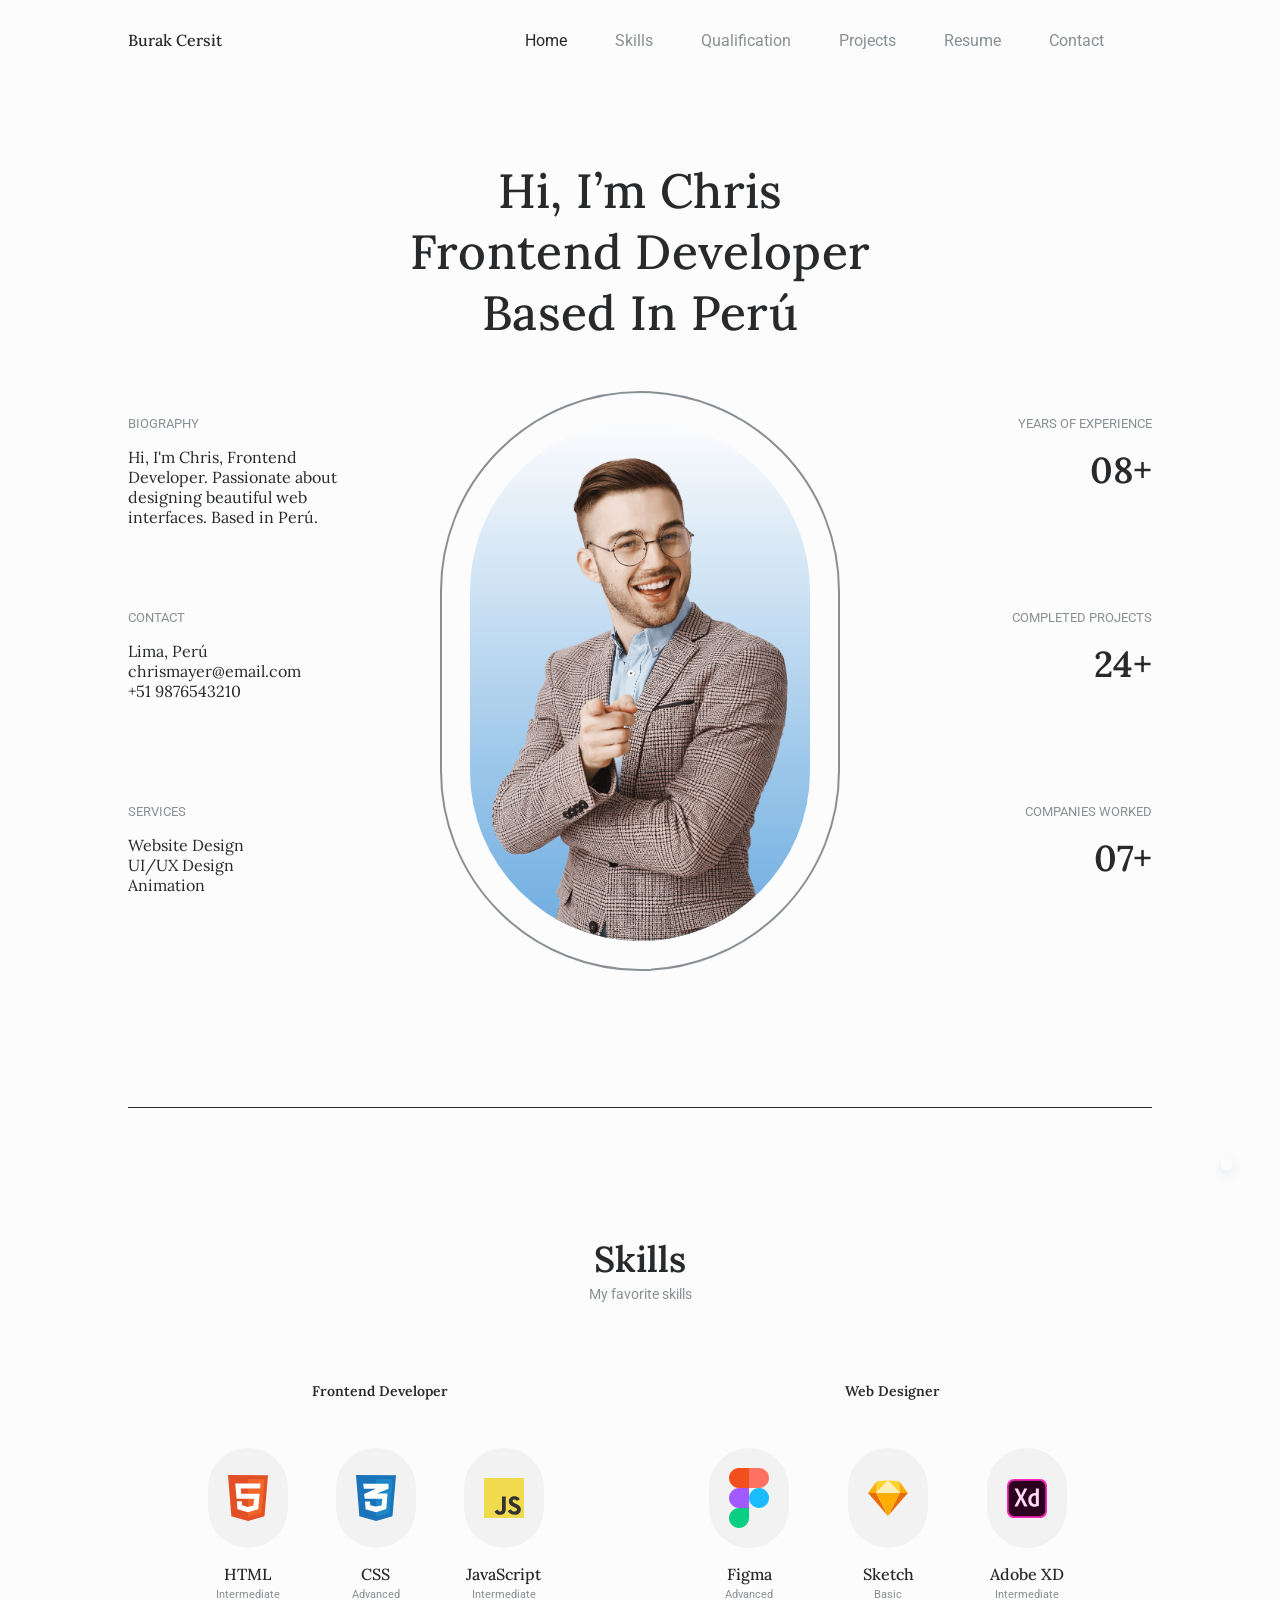
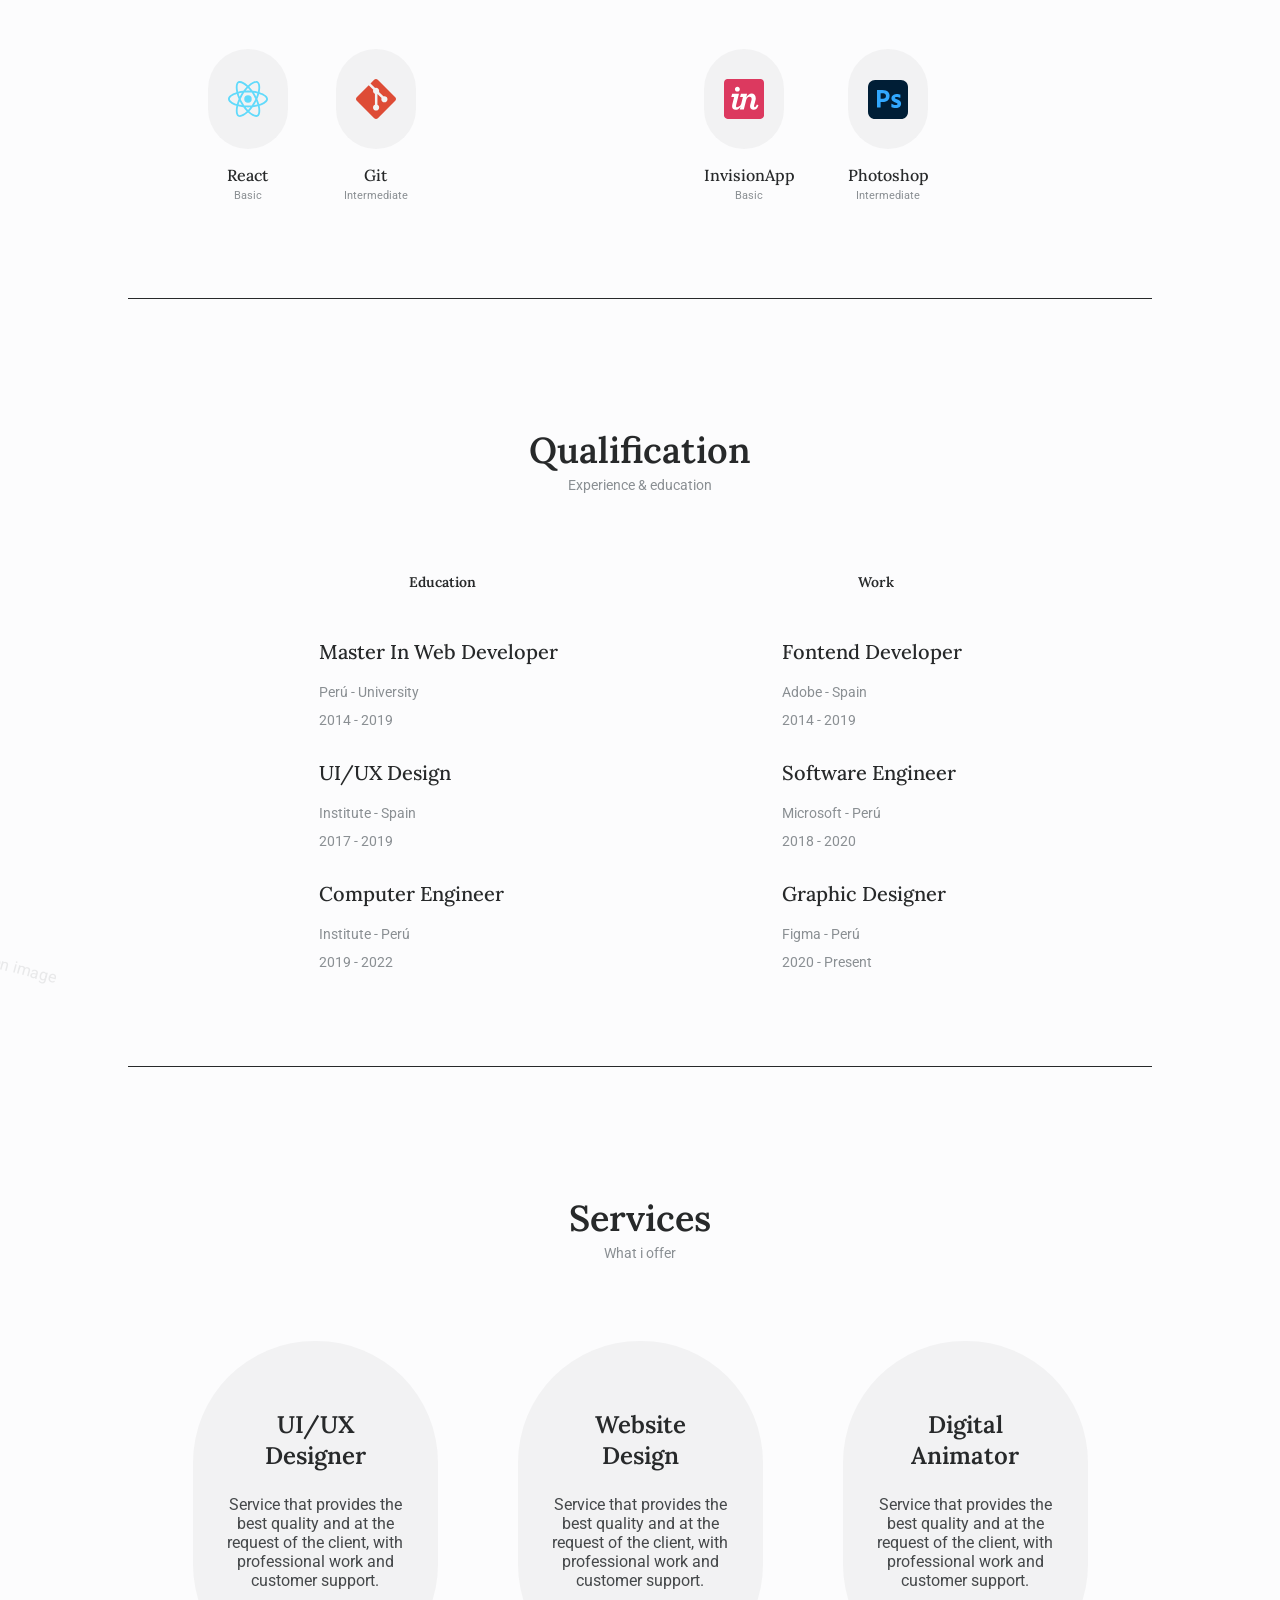
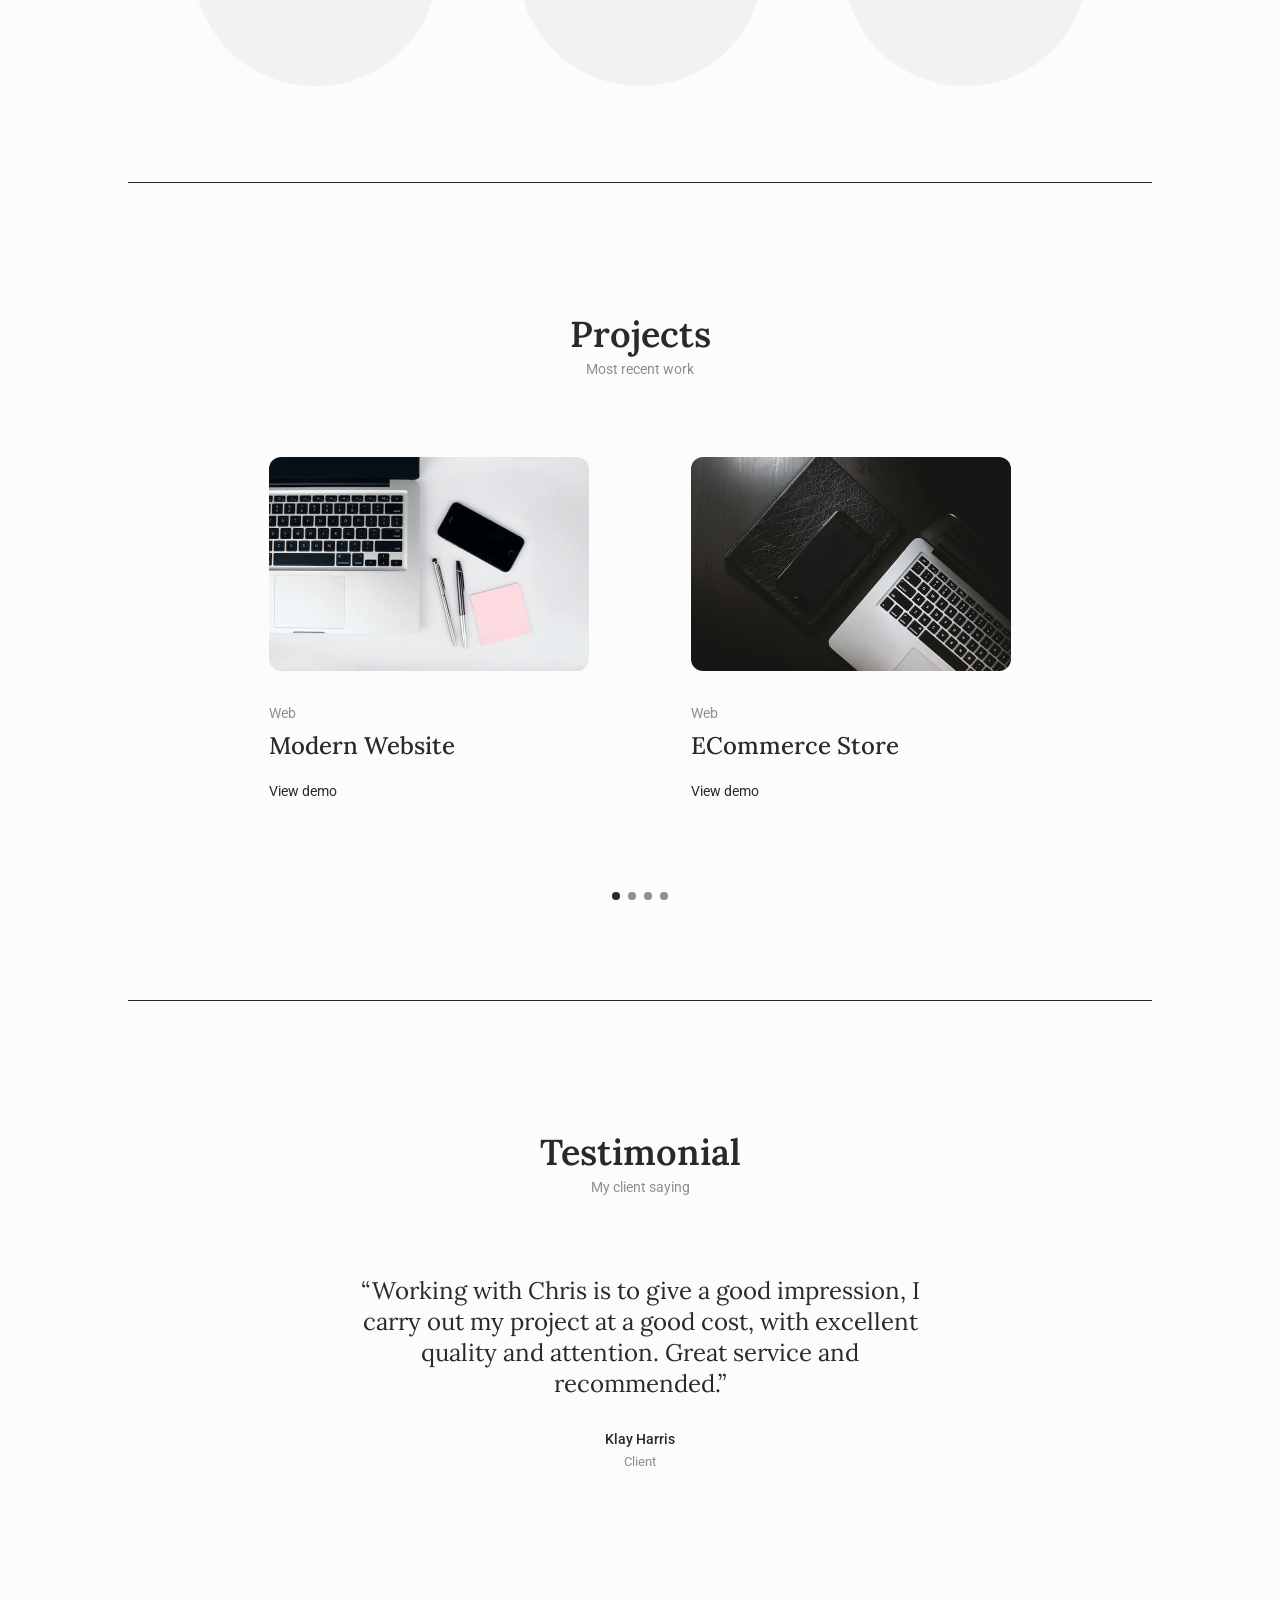
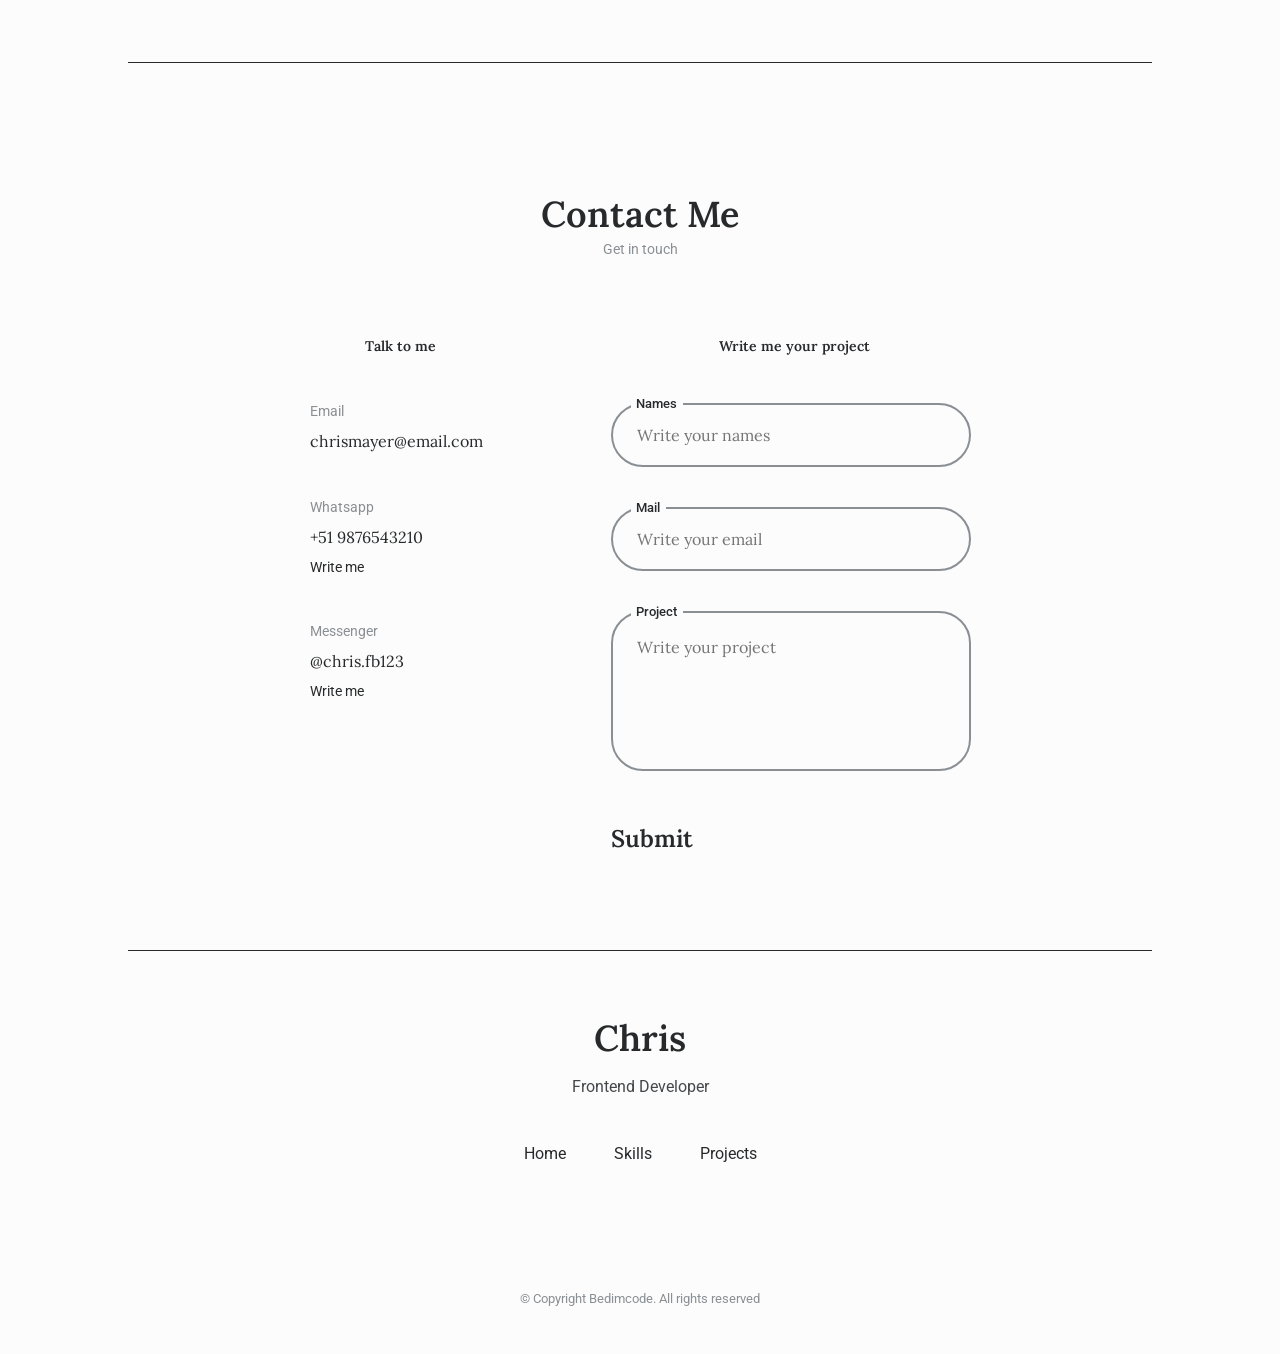
==== PROJECT - PROYECTO/responsive-portfolio-website-chris-complete/index.html @ 63b66534 "Starter Code added" ====
<!DOCTYPE html>
    <html lang="en">
    <head>
        <meta charset="UTF-8">
        <meta name="viewport" content="width=device-width, initial-scale=1.0">

        <!--=============== FAVICON ===============-->
        <link rel="shortcut icon" href="assets/img/favicon.png" type="image/x-icon">

        <!--=============== REMIXICONS ===============-->
        <link href="https://cdn.jsdelivr.net/npm/remixicon@2.5.0/fonts/remixicon.css" rel="stylesheet">
        
        <!--=============== SWIPER CSS ===============-->
        <link rel="stylesheet" href="assets/css/swiper-bundle.min.css">

        <!--=============== CSS ===============-->
        <link rel="stylesheet" href="assets/css/styles.css">

        <title>Responsive portfolio website Chris - Bedimcode</title>
    </head>
    <body>
        <!--==================== HEADER ====================-->
        <header class="header" id="header">
            <nav class="nav container">
                <a href="#" class="nav__logo">
                    Burak Cersit
                </a>

                <div class="nav__menu" id="nav-menu">
                    <ul class="nav__list grid">
                        <li class="nav__item">
                            <a href="#home" class="nav__link active-link">
                                <i class="ri-home-5-line"></i> Home
                            </a>
                        </li>

                        <li class="nav__item">
                            <a href="#skills" class="nav__link">
                                <i class="ri-trophy-line"></i> Skills
                            </a>
                        </li>

                        <li class="nav__item">
                            <a href="#qualification" class="nav__link">
                                <i class="ri-book-open-line"></i> Qualification
                            </a>
                        </li>

   

                        <li class="nav__item">
                            <a href="#projects" class="nav__link">
                                <i class="ri-image-line"></i> Projects
                            </a>
                        </li>

                        <li class="nav__item">
                            <a href="#services" class="nav__link">
                                <i class="ri-article-line"></i> Resume
                            </a>
                        </li>

                        <li class="nav__item">
                            <a href="#contact" class="nav__link">
                                <i class="ri-chat-3-line"></i> Contact
                            </a>
                        </li>
                    </ul>

                    <!-- Close button -->
                    <div class="nav__close" id="nav-close">
                        <i class="ri-close-line"></i>
                    </div>
                </div>

                <div class="nav__buttons">
                    <!-- Theme change button -->
                    <i class="ri-moon-line change-theme" id="theme-button"></i>

                    <!-- Toggle button -->
                    <div class="nav__toggle" id="nav-toggle">
                        <i class="ri-menu-4-line"></i>
                    </div>
                </div>
            </nav>
        </header>

        <!--==================== MAIN ====================-->
        <main class="main">
            <!--==================== HOME ====================-->
            <section class="home section" id="home">
                <div class="home__container container grid section__border">
                    <div class="home__data grid">
                        <h1 class="home__title">
                            Hi, I’m Chris <br>
                            Frontend Developer <br>
                            Based In Perú <br>
                        </h1>

                        <div class="home__blob grid">
                            <div class="home__perfil">
                                <img src="assets/img/perfil.png" alt="">
                            </div>

                            <img src="assets/img/shape-wawes.svg" alt="" class="home__shape-wawes">
                            <img src="assets/img/shape-circle.svg" alt="" class="home__shape-circle">
                        </div>

                        <ul class="home__social">
                            <a href="https://www.linkedin.com/" target="_blank" class="home__social-link">
                                <i class="ri-linkedin-box-line"></i>
                            </a>

                            <a href="https://github.com/" target="_blank" class="home__social-link">
                                <i class="ri-github-line"></i>
                            </a>

                            <a href="https://dribbble.com/" target="_blank" class="home__social-link">
                                <i class="ri-dribbble-line"></i>
                            </a>
                        </ul>
                    </div>

                    <!--==================== HOME INFO 1 ====================-->
                    <div class="home__info">
                        <div>
                            <h3 class="home__info-title">
                                BIOGRAPHY
                            </h3>
                            
                            <p class="home__info-description">
                                Hi, I'm Chris, Frontend Developer.
                                Passionate about designing beautiful web
                                interfaces. Based in Perú.
                            </p>
                        </div>

                        <div>
                            <h3 class="home__info-title">
                                CONTACT
                            </h3>

                            <p class="home__info-description">
                                Lima, Perú <br>
                                chrismayer@email.com <br>
                                +51 9876543210 <br>
                            </p>
                        </div>

                        <div>
                            <h3 class="home__info-title">
                                SERVICES
                            </h3>

                            <p class="home__info-description">
                                Website Design <br>
                                UI/UX Design <br>
                                Animation <br>
                            </p>
                        </div>
                    </div>

                    <!--==================== HOME INFO 2 ====================-->
                    <div class="home__info">
                        <div>
                            <h3 class="home__info-title">
                                YEARS OF EXPERIENCE
                            </h3>

                            <p class="home__info-number">
                                08+
                            </p>
                        </div>

                        <div>
                            <h3 class="home__info-title">
                                COMPLETED PROJECTS
                            </h3>

                            <p class="home__info-number">
                                24+
                            </p>
                        </div>

                        <div>
                            <h3 class="home__info-title">
                                COMPANIES WORKED
                            </h3>

                            <p class="home__info-number">
                                07+
                            </p>
                        </div>
                    </div>
                </div>
            </section>

            <!--==================== SKILLS ====================-->
            <section class="skills section" id="skills">
                <h2 class="section__title">Skills</h2>
                <span class="section__subtitle">My favorite skills</span>

                <div class="skills__container container grid section__border">
                    <!--==================== SKILLS 1 ====================-->
                    <div class="skills__content">
                        <h3 class="skills__title">
                            <i class="ri-braces-line"></i> Frontend Developer
                        </h3>

                        <div class="skills__info">
                            <div class="skills__data">
                                <div class="skills__blob">
                                    <img src="assets/img/html-1.svg" alt="skills image">
                                </div>

                                <h3 class="skills__name">HTML</h3>
                                <span class="skills__subtitle">Intermediate</span>
                            </div>

                            <div class="skills__data">
                                <div class="skills__blob">
                                    <img src="assets/img/css-3.svg" alt="skills image">
                                </div>

                                <h3 class="skills__name">CSS</h3>
                                <span class="skills__subtitle">Advanced</span>
                            </div>

                            <div class="skills__data">
                                <div class="skills__blob">
                                    <img src="assets/img/logo-javascript.svg" alt="skills image">
                                </div>

                                <h3 class="skills__name">JavaScript</h3>
                                <span class="skills__subtitle">Intermediate</span>
                            </div>

                            <div class="skills__data">
                                <div class="skills__blob">
                                    <img src="assets/img/react-2.svg" alt="skills image">
                                </div>

                                <h3 class="skills__name">React</h3>
                                <span class="skills__subtitle">Basic</span>
                            </div>

                            <div class="skills__data">
                                <div class="skills__blob">
                                    <img src="assets/img/git-icon.svg" alt="skills image">
                                </div>

                                <h3 class="skills__name">Git</h3>
                                <span class="skills__subtitle">Intermediate</span>
                            </div>
                        </div>
                    </div>

                    <!--==================== SKILLS 2 ====================-->
                    <div class="skills__content">
                        <h3 class="skills__title">
                            <i class="ri-pantone-line"></i> Web Designer
                        </h3>

                        <div class="skills__info">
                            <div class="skills__data">
                                <div class="skills__blob">
                                    <img src="assets/img/figma-1.svg" alt="skills image">
                                </div>

                                <h3 class="skills__name">Figma</h3>
                                <span class="skills__subtitle">Advanced</span>
                            </div>

                            <div class="skills__data">
                                <div class="skills__blob">
                                    <img src="assets/img/sketch-2.svg" alt="skills image">
                                </div>

                                <h3 class="skills__name">Sketch</h3>
                                <span class="skills__subtitle">Basic</span>
                            </div>

                            <div class="skills__data">
                                <div class="skills__blob">
                                    <img src="assets/img/adobe-xd-1.svg" alt="skills image">
                                </div>

                                <h3 class="skills__name">Adobe XD</h3>
                                <span class="skills__subtitle">Intermediate</span>
                            </div>

                            <div class="skills__data">
                                <div class="skills__blob">
                                    <img src="assets/img/invision.svg" alt="skills image">
                                </div>

                                <h3 class="skills__name">InvisionApp</h3>
                                <span class="skills__subtitle">Basic</span>
                            </div>

                            <div class="skills__data">
                                <div class="skills__blob">
                                    <img src="assets/img/adobe-photoshop-2.svg" alt="skills image">
                                </div>

                                <h3 class="skills__name">Photoshop</h3>
                                <span class="skills__subtitle">Intermediate</span>
                            </div>
                        </div>
                    </div>
                </div>
            </section>

            <!--==================== QUALIFICATION ====================-->
            <section class="qualification section" id="qualification">
                <h2 class="section__title">Qualification</h2>
                <span class="section__subtitle">Experience & education</span>

                <div class="qualification__container container grid section__border">
                    <!--==================== QUALIFICATION 1 ====================-->
                    <div class="qualification__content">
                        <h3 class="qualification__title">
                            <i class="ri-pencil-ruler-2-line"></i> Education
                        </h3>

                        <div class="qualification__info">
                            <div>
                                <h3 class="qualification__name">
                                    Master In Web Developer
                                </h3>
                                <span class="qualification__country">Perú - University</span>
                                <span class="qualification__year">2014 - 2019</span>
                            </div>

                            <div>
                                <h3 class="qualification__name">
                                    UI/UX Design
                                </h3>
                                <span class="qualification__country">Institute - Spain</span>
                                <span class="qualification__year">2017 - 2019</span>
                            </div>

                            <div>
                                <h3 class="qualification__name">
                                    Computer Engineer
                                </h3>
                                <span class="qualification__country">Institute - Perú</span>
                                <span class="qualification__year">2019 - 2022</span>
                            </div>
                        </div>
                    </div>

                    <!--==================== QUALIFICATION 2 ====================-->
                    <div class="qualification__content">
                        <h3 class="qualification__title">
                            <i class="ri-building-line"></i> Work
                        </h3>

                        <div class="qualification__info">
                            <div>
                                <h3 class="qualification__name">
                                    Fontend Developer
                                </h3>
                                <span class="qualification__country">Adobe - Spain</span>
                                <span class="qualification__year">2014 - 2019</span>
                            </div>

                            <div>
                                <h3 class="qualification__name">
                                    Software Engineer
                                </h3>
                                <span class="qualification__country">Microsoft - Perú</span>
                                <span class="qualification__year">2018 - 2020</span>
                            </div>

                            <div>
                                <h3 class="qualification__name">
                                    Graphic Designer
                                </h3>
                                <span class="qualification__country">Figma - Perú</span>
                                <span class="qualification__year">2020 - Present</span>
                            </div>
                        </div>
                    </div>
                </div>

                <img src="assets/img/shape-circle.svg" alt="qualification image" class="qualification__img">
            </section>

            <!--==================== SERVICES ====================-->
            <section class="services section" id="services">
                <h2 class="section__title">Services</h2>
                <span class="section__subtitle">What i offer</span>

                <div class="services__container container grid section__border">
                    <div class="services__card">
                        <i class="ri-layout-4-line"></i>

                        <h2 class="services__title">
                            UI/UX <br>
                            Designer
                        </h2>

                        <p class="services__description">
                            Service that provides the best quality and at 
                            the request of the client, with professional 
                            work and customer support.
                        </p>
                        <div class="services__border"></div>
                    </div>

                    <div class="services__card">
                        <i class="ri-code-line"></i>

                        <h2 class="services__title">
                            Website <br>
                            Design
                        </h2>

                        <p class="services__description">
                            Service that provides the best quality and at 
                            the request of the client, with professional 
                            work and customer support.
                        </p>
                        <div class="services__border"></div>
                    </div>

                    <div class="services__card">
                        <i class="ri-quill-pen-line"></i>

                        <h2 class="services__title">
                            Digital <br>
                            Animator
                        </h2>

                        <p class="services__description">
                            Service that provides the best quality and at 
                            the request of the client, with professional 
                            work and customer support.
                        </p>
                        <div class="services__border"></div>
                    </div>
                </div>
            </section>

            <!--==================== PROJECTS ====================-->
            <section class="projects section" id="projects">
                <h2 class="section__title">Projects</h2>
                <span class="section__subtitle">Most recent work</span>

                <div class="container section__border">
                    <div class="projects__container swiper">
                        <div class="swiper-wrapper">
                            <!--==================== PROJECT 1 ====================-->
                            <div class="projects__content swiper-slide">
                                <img src="assets/img/project1.jpg" alt="projects image" class="projects__img">
    
                                <div>
                                    <span class="projects__subtitle">Web</span>
                                    <h1 class="projects__title">Modern Website</h1>
                                    <a href="#" class="projects__button">
                                        View demo <i class="ri-arrow-right-line"></i>
                                    </a>
                                </div>
                            </div>
    
                            <!--==================== PROJECT 2 ====================-->
                            <div class="projects__content swiper-slide">
                                <img src="assets/img/project2.jpg" alt="projects image" class="projects__img">
    
                                <div>
                                    <span class="projects__subtitle">Web</span>
                                    <h1 class="projects__title">ECommerce Store</h1>
                                    <a href="#" class="projects__button">
                                        View demo <i class="ri-arrow-right-line"></i>
                                    </a>
                                </div>
                            </div>
    
                            <!--==================== PROJECT 3 ====================-->
                            <div class="projects__content swiper-slide">
                                <img src="assets/img/project3.jpg" alt="projects image" class="projects__img">
    
                                <div>
                                    <span class="projects__subtitle">Design</span>
                                    <h1 class="projects__title">Application Design</h1>
                                    <a href="#" class="projects__button">
                                        View demo <i class="ri-arrow-right-line"></i>
                                    </a>
                                </div>
                            </div>
    
                            <!--==================== PROJECT 4 ====================-->
                            <div class="projects__content swiper-slide">
                                <img src="assets/img/project4.jpg" alt="projects image" class="projects__img">
    
                                <div>
                                    <span class="projects__subtitle">Animation</span>
                                    <h1 class="projects__title">Animation Prototypes</h1>
                                    <a href="#" class="projects__button">
                                        View demo <i class="ri-arrow-right-line"></i>
                                    </a>
                                </div>
                            </div>
                        </div>
    
                        <!-- Swiper arrows -->
                        <div class="swiper-button-next">
                            <i class="ri-arrow-right-s-line"></i>
                        </div>
    
                        <div class="swiper-button-prev">
                            <i class="ri-arrow-left-s-line"></i>
                        </div>
    
                        <!-- Swiper pagination -->
                        <div class="swiper-pagination"></div>
                    </div>
                </div>
            </section>

            <!--==================== TESTIMONIAL ====================-->
            <section class="testimonial section">
                <h2 class="section__title">Testimonial</h2>
                <span class="section__subtitle">My client saying</span>

                <div class="container section__border">
                    <div class="testimonial__container swiper">
                        <div class="swiper-wrapper">
                            <!--==================== TESTIMONIAL 1 ====================-->
                            <div class="testimonial__content swiper-slide">
                                <p class="testimonial__description">
                                    “Working with Chris is to give a good 
                                    impression, I carry out my project at a good 
                                    cost, with excellent quality and attention. 
                                    Great service and recommended.”
                                </p>
    
                                <div>
                                    <h3 class="testimonial__name">Klay Harris</h3>
                                    <span class="testimonial__subtitle">Client</span>
                                </div>
                            </div>
    
                            <!--==================== TESTIMONIAL 2 ====================-->
                            <div class="testimonial__content swiper-slide">
                                <p class="testimonial__description">
                                    “Working with Chris is to give a good 
                                    impression, I carry out my project at a good 
                                    cost, with excellent quality and attention. 
                                    Great service and recommended.”
                                </p>
    
                                <div>
                                    <h3 class="testimonial__name">Mary Lens</h3>
                                    <span class="testimonial__subtitle">Client</span>
                                </div>
                            </div>
    
                            <!--==================== TESTIMONIAL 3 ====================-->
                            <div class="testimonial__content swiper-slide">
                                <p class="testimonial__description">
                                    “Working with Chris is to give a good 
                                    impression, I carry out my project at a good 
                                    cost, with excellent quality and attention. 
                                    Great service and recommended.”
                                </p>
    
                                <div>
                                    <h3 class="testimonial__name">Anna Chel</h3>
                                    <span class="testimonial__subtitle">Client</span>
                                </div>
                            </div>
                        </div>
    
                        <!-- Swiper arrows -->
                        <div class="swiper-button-next">
                            <i class="ri-arrow-right-s-line"></i>
                        </div>
    
                        <div class="swiper-button-prev">
                            <i class="ri-arrow-left-s-line"></i>
                        </div>
                    </div>
                </div>

                <img src="assets/img/shape-wawes.svg" alt="" class="testimonial__img">
            </section>

            <!--==================== CONTACT ====================-->
            <section class="contact section" id="contact">
                <h2 class="section__title">Contact Me</h2>
                <span class="section__subtitle">Get in touch</span>

                <div class="contact__container container grid section__border">
                    <div class="contact__content">
                        <h3 class="contact__title">
                            <i class="ri-chat-3-line"></i> Talk to me
                        </h3>

                        <div class="contact__info">
                            <div class="contact__data">
                                <span class="contact__data-title">Email</span>
                                <span class="contact__data-info">chrismayer@email.com</span>
                            </div>

                            <div class="contact__data">
                                <span class="contact__data-title">Whatsapp</span>
                                <span class="contact__data-info">+51 9876543210</span>
                                <!-- Insert a real number plus country code -->
                                <a href="https://api.whatsapp.com/send?phone=519876543210&text=Hello, more information!" target="_blank" class="contact__button">
                                    Write me <i class="ri-arrow-right-line"></i>
                                </a>
                            </div>

                            <div class="contact__data">
                                <span class="contact__data-title">Messenger</span>
                                <span class="contact__data-info">@chris.fb123</span>
                                <!-- Insert your brand name or profile -->
                                <a href="https://m.me/bedimcode" target="_blank" class="contact__button">
                                    Write me <i class="ri-arrow-right-line"></i>
                                </a>
                            </div>
                        </div>
                    </div>
                    
                    <div class="contact__content">
                        <h3 class="contact__title">
                            <i class="ri-send-plane-line"></i> Write me your project
                        </h3>

                        <form action="" class="contact__form" id="contact-form">
                            <div class="contact__form-div">
                                <label class="contact__form-tag">Names</label>
                                <input type="text" name="user_name" required placeholder="Write your names" class="contact__form-input" id="contact-name">
                            </div>

                            <div class="contact__form-div">
                                <label class="contact__form-tag">Mail</label>
                                <input type="email" name="user_email" required placeholder="Write your email" class="contact__form-input" id="contact-email">
                            </div>

                            <div class="contact__form-div contact__form-area">
                                <label class="contact__form-tag">Project</label>
                                <textarea name="user_project" placeholder="Write your project" class="contact__form-input" id="contact-project"></textarea>
                            </div>

                            <p class="contact__message" id="contact-message"></p>

                            <button type="submit" class="contact__button">
                                Submit <i class="ri-arrow-right-up-line"></i>
                            </button>
                        </form>
                    </div>
                </div>
            </section>
        </main>

        <!--==================== FOOTER ====================-->
        <footer class="footer">
            <div class="footer__container container">
                <h1 class="footer__title">Chris</h1>
                <p>Frontend Developer</p>

                <ul class="footer__list">
                    <li>
                        <a href="#home" class="footer__link">Home</a>
                    </li>
                    <li>
                        <a href="#skills" class="footer__link">Skills</a>
                    </li>
                    <li>
                        <a href="#projects" class="footer__link">Projects</a>
                    </li>
                </ul>

                <ul class="footer__social">
                    <a href="https://www.linkedin.com/" target="_blank" class="footer__social-link">
                        <i class="ri-linkedin-box-line"></i>
                    </a>

                    <a href="https://github.com/" target="_blank" class="footer__social-link">
                        <i class="ri-github-line"></i>
                    </a>

                    <a href="https://dribbble.com/" target="_blank" class="footer__social-link">
                        <i class="ri-dribbble-line"></i>
                    </a>
                </ul>

                <span class="footer__copy">
                    &#169; Copyright Bedimcode. All rights reserved
                </span>
            </div>
        </footer>


        <!--========== SCROLL UP ==========-->
        <a href="#" class="scrollup" id="scroll-up"> 
            <i class="ri-arrow-up-line"></i>
        </a>

        <!--=============== SCROLLREVEAL ===============-->
        <script src="assets/js/scrollreveal.min.js"></script>

        <!--=============== SWIPER JS ===============-->
        <script src="assets/js/swiper-bundle.min.js"></script>
        
        <!--=============== EMAIL JS ===============-->
        <script type="text/javascript" src="https://cdn.jsdelivr.net/npm/@emailjs/browser@3/dist/email.min.js"></script>

        <!--=============== MAIN JS ===============-->
        <script src="assets/js/main.js"></script>
    </body>
</html>
---- PROJECT - PROYECTO/responsive-portfolio-website-chris-complete/assets/css/styles.css ----
/*=============== GOOGLE FONTS ===============*/
@import url("https://fonts.googleapis.com/css2?family=Lora:wght@400;500;600&family=Roboto:wght@400;500&display=swap");

/*=============== VARIABLES CSS ===============*/
:root {
  --header-height: 3.5rem;

  /*========== Colors ==========*/
  /*Color mode HSL(hue, saturation, lightness)*/
  --first-color: hsl(207, 65%, 65%);
  --title-color: hsl(207, 4%, 16%);
  --text-color: hsl(207, 4%, 28%);
  --text-color-light: hsl(207, 4%, 56%);
  --body-color: hsl(207, 4%, 99%);
  --container-color: hsl(207, 4%, 95%);

  /* Change the first number */
  /* Blue: 207 - Purple: 250 - Pink: 356 - Teal: 174 */
  --gradient-color: linear-gradient(180deg,
                      hsla(207, 48%, 72%, 0),
                      hsla(207, 65%, 65%, 1));

  /*========== Font and typography ==========*/
  /*.5rem = 8px | 1rem = 16px ...*/
  --body-font: 'Roboto', sans-serif;
  --title-font: 'Lora', serif;
  --biggest-font-size: 1.5rem;
  --h1-font-size: 1.5rem;
  --h2-font-size: 1.25rem;
  --h3-font-size: 1rem;
  --normal-font-size: .938rem;
  --small-font-size: .813rem;
  --smaller-font-size: .75rem;
  --tiny-font-size: .625rem;

  /*========== Font weight ==========*/
  --font-medium: 500;
  --font-semi-bold: 600;

  /*========== z index ==========*/
  --z-normal: 1;
  --z-tooltip: 10;
  --z-fixed: 100;
}

/* Responsive typography */
@media screen and (min-width: 1024px) {
  :root {
    --biggest-font-size: 3rem;
    --h1-font-size: 2.25rem;
    --h2-font-size: 1.5rem;
    --h3-font-size: 1.25rem;
    --normal-font-size: 1rem;
    --small-font-size: .875rem;
    --smaller-font-size: .813rem;
    --tiny-font-size: .688rem;
  }
}

/*=============== BASE ===============*/
* {
  box-sizing: border-box;
  padding: 0;
  margin: 0;
}

html {
  scroll-behavior: smooth;
}

body {
  font-family: var(--body-font);
  font-size: var(--normal-font-size);
  background-color: var(--body-color);
  color: var(--text-color);
  transition: background .4s; /* for dark mode animation */
}

h1, h2, h3 {
  color: var(--title-color);
  font-family: var(--title-font);
  font-weight: var(--font-medium);
}

ul {
  list-style: none;
}

a {
  text-decoration: none;
}

img {
  max-width: 100%;
  height: auto;
}

/*=============== THEME ===============*/
.nav__buttons {
  display: flex;
  align-items: center;
  column-gap: 1.5rem;
}

.change-theme {
  font-size: 1.25rem;
  color: var(--title-color);
  cursor: pointer;
  transition: color .3s;
}

/*========== Variables Dark theme ==========*/
body.dark-theme {
  --title-color: hsl(207, 4%, 95%);
  --text-color: hsl(207, 4%, 65%);
  --body-color: hsl(207, 4%, 10%);
  --container-color: hsl(207, 4%, 12%);
}

/*========== 
    Color changes in some parts of 
    the website, in light theme
==========*/
.dark-theme .nav,
.dark-theme .nav__menu,
.dark-theme .scrollup {
  background-color: var(--container-color);
  box-shadow: 0 4px 20px hsla(207, 24%, 8%, .4);
}

.dark-theme .home__shape-wawes,
.dark-theme .home__shape-circle,
.dark-theme .qualification__img,
.dark-theme .testimonial__img {
  filter: invert(1);
}

.dark-theme .home__social-link {
  color: var(--title-color);
}

.dark-theme .section__border {
  border-bottom: 1px solid hsl(207, 4%, 32%);
}

.dark-theme::-webkit-scrollbar {
  background-color: hsl(207, 4%, 15%);
}

.dark-theme::-webkit-scrollbar-thumb {
  background-color: hsl(207, 4%, 25%);
}

.dark-theme::-webkit-scrollbar-thumb:hover {
  background-color: hsl(207, 4%, 35%);
}

/*=============== REUSABLE CSS CLASSES ===============*/
.container {
  max-width: 1024px;
  margin-inline: 1.5rem;
}

.grid {
  display: grid;
  gap: 1.5rem;
}

.section {
  padding-block: 2.5rem;
}

.section__border {
  border-bottom: 1px solid var(--title-color);
  padding-bottom: 3.5rem;
}

.section__title, 
.section__subtitle {
  text-align: center;
}

.section__title {
  font-size: var(--h1-font-size);
  font-weight: var(--font-semi-bold);
  margin-bottom: .25rem;
}

.section__subtitle {
  display: block;
  font-size: var(--small-font-size);
  color: var(--text-color-light);
  margin-bottom: 3rem;
}

.main {
  overflow: hidden; /* For animation */
}

/*=============== HEADER & NAV ===============*/
.header {
  width: 100%;
  position: fixed;
  bottom: 2rem;
  left: 0;
  z-index: var(--z-fixed);
}

.nav {
  height: calc(var(--header-height) + .5rem);
  display: flex;
  justify-content: space-between;
  align-items: center;
  background-color: var(--body-color);
  box-shadow: 0 4px 20px hsla(207, 24%, 35%, .1);
  padding-inline: 1.5rem;
  border-radius: 3rem;
  transition: .4s; /* for dark mode animation */
}

.nav__logo, 
.nav__toggle, 
.nav__close {
  color: var(--title-color);
}

.nav__logo {
  font-family: var(--title-font);
  font-weight: var(--font-medium);
}

.nav__toggle {
  display: flex;
  font-size: 1.25rem;
  cursor: pointer;
}

@media screen and (max-width: 1023px) {
  .nav__menu {
    position: fixed;
    width: 88%;
    left: 0;
    right: 0;
    bottom: -60%;
    margin: 0 auto;
    background-color: var(--body-color);
    box-shadow: 0 4px 20px hsla(207, 24%, 35%, .1);
    padding: 2rem 1.5rem 5rem;
    border-radius: 2rem;
    transition: bottom .3s;
  }
}

.nav__list {
  grid-template-columns: repeat(3, max-content);
  justify-content: center;
  gap: 2rem 3rem;
}

.nav__link {
  display: flex;
  flex-direction: column;
  align-items: center;
  row-gap: .25rem;
  font-size: var(--smaller-font-size);
  color: var(--text-color-light);
  transition: color .3s;
}

.nav__link:hover {
  color: var(--title-color);
}

.nav__link i {
  font-size: 1.25rem;
}

.nav__close {
  position: absolute;
  right: 1.5rem;
  bottom: .7rem;
  font-size: 1.5rem;
  cursor: pointer;
}

/* Show menu */
.show-menu {
  bottom: 2rem;
}

/* Active link */
.active-link {
  color: var(--title-color);
}

/*=============== HOME ===============*/
.home__container {
  row-gap: 4rem;
  padding-top: 2rem;
}

.home__data {
  row-gap: 1.5rem;
}

.home__title {
  text-align: center;
  font-size: var(--biggest-font-size);
  letter-spacing: .3px;
  margin-bottom: .5rem;
}

.home__blob {
  position: relative;
  width: 200px;
  height: 290px;
  background-color: var(--body-color);
  border: 2px solid var(--text-color-light);
  justify-self: center;
  border-radius: 6.25rem;
  place-items: center;
  transition: background .4s; /* for dark mode animation */
}

.home__perfil {
  width: 170px;
  height: 260px;
  background: var(--gradient-color);
  border-radius: 5.5rem;
  overflow: hidden;
  display: flex;
  justify-content: center;
  align-items: flex-end;
}

.home__perfil img {
  width: 150px;
}

.home__shape-wawes, 
.home__shape-circle {
  position: absolute;
  opacity: .1;
}

.home__shape-wawes {
  width: 50px;
  left: -1.5rem;
  top: 5rem;
}

.home__shape-circle {
  width: 150px;
  bottom: -2rem;
  right: -3rem;
  transform: rotate(15deg);
  z-index: -1;
}

.home__social {
  justify-self: center;
  display: flex;
  column-gap: 1.25rem;
}

.home__social-link {
  font-size: 1.25rem;
  color: var(--text-color-light);
  transition: color .3s;
}

.home__social-link:hover {
  color: var(--title-color);
}

.home__info {
  display: grid;
  row-gap: 2rem;
}

.home__info-title {
  font-family: var(--body-font);
  font-size: var(--smaller-font-size);
  font-weight: 400;
  color: var(--text-color-light);
  margin-bottom: 1rem;
}

.home__info-description, 
.home__info-number {
  font-family: var(--title-font);
  color: var(--title-color);
}

.home__info-description {
  padding-right: 4rem;
}

.home__info-number {
  font-size: var(--h1-font-size);
  font-weight: var(--font-semi-bold);
}

/*=============== SKILLS ===============*/
.skills__container {
  row-gap: 3.5rem;
}

.skills__title {
  display: flex;
  justify-content: center;
  align-items: center;
  column-gap: .5rem;
  font-size: var(--small-font-size);
  font-weight: var(--font-semi-bold);
  margin-bottom: 2.5rem;
}

.skills__title i {
  font-size: 1rem;
  font-weight: initial;
}

.skills__info, 
.skills__data, 
.skills__blob {
  display: grid;
}

.skills__info {
  grid-template-columns: repeat(3, 1fr);
  gap: 2.5rem 2rem;
}

.skills__data {
  justify-content: center;
  text-align: center;
}

.skills__blob {
  width: 80px;
  height: 100px;
  background-color: var(--container-color);
  border-radius: 3rem;
  place-items: center;
  margin-bottom: 1rem;
  transition: background .4s; /* for dark mode animation */
}

.skills__blob img {
  width: 40px;
}

.skills__name {
  font-size: var(--small-font-size);
  margin-bottom: .25rem;
}

.skills__subtitle {
  font-size: var(--tiny-font-size);
  color: var(--text-color-light);
}

/* Animation skills */
.skills__blob:hover img {
  animation: bounce-skills .6s;
}

@keyframes bounce-skills {
  0% {
    transform: translate(0);
  }
  20% {
    transform: translateY(-6px);
  }
  40% {
    transform: translate(0);
  }
  60% {
    transform: translateY(-3px);
  }
  80% {
    transform: translate(0);
  }
}

/*=============== QUALIFICATION ===============*/
.qualification {
  position: relative;
}

.qualification__container {
  row-gap: 3.5rem;
}

.qualification__title {
  display: flex;
  justify-content: center;
  align-items: center;
  column-gap: .5rem;
  font-size: var(--small-font-size);
  font-weight: var(--font-semi-bold);
  margin-bottom: 2rem;
}

.qualification__title i {
  font-size: 1rem;
  font-weight: initial;
}

.qualification__info {
  display: grid;
  row-gap: 2rem;
}

.qualification__name {
  font-size: var(--normal-font-size);
  margin-bottom: 1.25rem;
}

.qualification__country, 
.qualification__year {
  display: block;
  font-size: var(--small-font-size);
  color: var(--text-color-light);
}

.qualification__country {
  margin-bottom: .75rem;
}

.qualification__img {
  width: 150px;
  position: absolute;
  right: -3rem;
  bottom: 12rem;
  transform: rotate(15deg);
  opacity: .1;
}

/*=============== SERVICES ===============*/
.services__container {
  row-gap: 2.5rem;
  justify-content: center;
}

.services__card {
  position: relative;
  width: 228px;
  height: 322px;
  background-color: var(--container-color);
  text-align: center;
  padding: 3.5rem 1rem;
  border-radius: 7.25rem;
  transition: background .4s; /* For dark mode animation */
}

.services__card i {
  display: block;
  font-size: 2rem;
  color: var(--title-color);
  margin-bottom: .75rem;
  transition: transform .8s;
}

.services__title {
  font-size: var(--h2-font-size);
  font-weight: var(--font-semi-bold);
  margin-bottom: 1.5rem;
}

.services__border {
  width: 248px;
  height: 342px;
  border: 1.8px solid var(--text-color-light);
  border-radius: 7.75rem;
  position: absolute;
  inset: 0;
  left: -10px;
  margin: auto;
  z-index: -1;
  transition: opacity .6s;
  opacity: 0;
}

.services__card:hover i {
  transform: rotateY(360deg);
}

.services__card:hover .services__border {
  opacity: 1;
}

/*=============== PROJECTS ===============*/
.projects__container {
  overflow: initial;
}

.projects__content {
  display: grid;
  justify-content: center;
}

.projects__img {
  width: 250px;
  border-radius: .75rem;
  margin-bottom: 1.25rem;
}

.projects__subtitle {
  font-size: var(--small-font-size);
  color: var(--text-color-light);
}

.projects__title {
  font-size: var(--h2-font-size);
  margin-bottom: 1.25rem;
  margin: .5rem 0 1.25rem;
}

.projects__button {
  display: inline-flex;
  align-items: center;
  column-gap: .5rem;
  color: var(--title-color);
  font-size: var(--small-font-size);
}

.projects__button i {
  font-size: 1rem;
  transition: transform .3s;
}

.projects__button:hover i {
  transform: translateX(.25rem);
}

/* Swiper class */
.projects__container .swiper-button-prev::after,
.projects__container .swiper-button-next::after {
  content: '';
}

.projects__container .swiper-button-prev,
.projects__container .swiper-button-next {
  width: initial;
  height: initial;
  margin: initial;
  font-size: 2.5rem;
  color: var(--title-color);
}

.projects__container .swiper-button-prev {
  left: -1rem;
  top: 4.5rem;
}

.projects__container .swiper-button-next {
  right: -1rem;
  top: 4.5rem;
}

.projects__container .swiper-slide {
  margin-bottom: 4.5rem;
}

.projects__container .swiper-pagination-bullets {
  bottom: 0;
}

.projects__container .swiper-pagination-bullet {
  background-color: var(--text-color-light);
  opacity: initial;
}

.projects__container .swiper-pagination-bullet-active {
  background-color: var(--title-color);
}

/*=============== TESTIMONIAL ===============*/
.testimonial {
  position: relative;
}

.testimonial__content {
  text-align: center;
}

.testimonial__description {
  font-family: var(--title-font);
  color: var(--title-color);
  margin-bottom: 1.5rem;
}

.testimonial__name {
  font-family: var(--body-font);
  font-size: var(--small-font-size);
  margin-bottom: .25rem;
}

.testimonial__subtitle {
  font-size: var(--smaller-font-size);
  color: var(--text-color-light);
}

.testimonial__img {
  width: 70px;
  transform: rotate(30deg);
  position: absolute;
  top: 5rem;
  right: -1.5rem;
  opacity: .1;
}

/* Swiper class */
.testimonial__container .swiper-slide {
  margin-bottom: 4rem;
}

.testimonial__container .swiper-button-prev:after,
.testimonial__container .swiper-button-next:after {
  content: '';
}

.testimonial__container .swiper-button-next,
.testimonial__container .swiper-button-prev {
  font-size: 2rem;
  color: var(--title-color);
  width: initial;
  height: initial;
  top: initial;
  bottom: .5rem;
}

.testimonial__container .swiper-button-prev {
  left: calc(50% - 3rem);
}

.testimonial__container .swiper-button-next {
  right: calc(50% - 3rem);
}

.testimonial__container .swiper-button-disabled {
  opacity: initial;
  color: var(--text-color-light);
}

/*=============== CONTACT ===============*/
.contact__container {
  row-gap: 3.5rem;
}

.contact__title {
  display: flex;
  justify-content: center;
  align-items: center;
  column-gap: .5rem;
  font-size: var(--small-font-size);
  font-weight: var(--font-semi-bold);
  margin-bottom: 2.5rem;
}

.contact__title i {
  font-size: 1rem;
  font-weight: initial;
}

.contact__info, 
.contact__data, 
.contact__form {
  display: grid;
}

.contact__info {
  row-gap: 2rem;
}

.contact__data {
  row-gap: .75rem;
}

.contact__data-title {
  font-size: var(--small-font-size);
  color: var(--text-color-light);
}

.contact__data-info {
  font-size: var(--small-font-size);
  font-family: var(--title-font);
  color: var(--title-color);
}

.contact__button {
  width: max-content;
  display: inline-flex;
  align-items: center;
  column-gap: .5rem;
  color: var(--title-color);
  font-size: var(--small-font-size);
}

.contact__button i {
  font-size: 1rem;
  transition: transform .3s;
}

.contact__button:hover i {
  transform: translateX(.25rem);
}

.contact__form {
  position: relative;
  row-gap: 2rem;
}

.contact__form-div {
  position: relative;
  height: 4rem;
}

.contact__form-input {
  position: absolute;
  top: 0;
  left: 0;
  width: 100%;
  height: 100%;
  border: 2px solid var(--text-color-light);
  border-radius: 2rem;
  padding: 1.5rem;
  font-size: var(--normal-font-size);
  font-family: var(--title-font);
  color: var(--title-color);
  background: none;
  outline: none;
  z-index: 1;
}

.contact__form-tag {
  position: absolute;
  top: -.75rem;
  left: 1.25rem;
  z-index: 10;
  background-color: var(--body-color);
  color: var(--title-color);
  font-size: var(--smaller-font-size);
  font-weight: var(--font-medium);
  padding: .35rem;
  transition: background .4s; /* for dark mode animation */
}

.contact__form-area {
  height: 10rem;
}

.contact__form-area textarea {
  resize: none;
}

.contact__form .contact__button {
  border: none;
  background: none;
  font-size: var(--h2-font-size);
  font-family: var(--title-font);
  font-weight: var(--font-semi-bold);
  cursor: pointer;
  outline: none;
  margin-top: .75rem;
}

.contact__form .contact__button i {
  font-size: 1.5rem;
  font-weight: initial;
}

.contact__message {
  font-size: var(--small-font-size);
  position: absolute;
  bottom: 2.8rem;
  left: 1.5rem;
}

/* Status color */
.color-red {
  color:hsl(4, 71%, 50%);
}

.color-blue {
  color: hsl(207, 56%, 45%);
}

/*=============== FOOTER ===============*/
.footer__container {
  padding: 3rem 0 7rem;
  text-align: center;
}

.footer__title {
  font-size: var(--h1-font-size);
  font-weight: var(--font-semi-bold);
  margin-bottom: 1rem;
}

.footer__list, 
.footer__social {
  display: flex;
  justify-content: center;
}

.footer__list {
  margin: 2.5rem 0;
  column-gap: 2.5rem;
}

.footer__link {
  color: var(--title-color);
}

.footer__link:hover {
  text-decoration: underline;
}

.footer__social {
  column-gap: 1.25rem;
}

.footer__social-link {
  font-size: 1.25rem;
  color: var(--title-color);
  transition: transform .3s;
}

.footer__social-link:hover {
  transform: translateY(-.15rem);
}

.footer__copy {
  display: block;
  margin-top: 4.5rem;
  font-size: var(--smaller-font-size);
  color: var(--text-color-light);
}

/*=============== SCROLL BAR ===============*/
::-webkit-scrollbar {
  width: .6rem;
  border-radius: .5rem;
  background-color: hsl(207, 4%, 75%);
}

::-webkit-scrollbar-thumb {
  background-color: hsl(207, 4%, 65%);
  border-radius: .5rem;
}

::-webkit-scrollbar-thumb:hover {
  background-color: hsl(207, 4%, 55%);
}

/*=============== SCROLL UP ===============*/
.scrollup {
  position: fixed;
  right: 1rem;
  bottom: -30%;
  background-color: var(--body-color);
  box-shadow: 0 4px 12px hsla(207, 24%, 35%, .15);
  display: inline-flex;
  padding: .35rem;
  border-radius: .25rem;
  font-size: 1.1rem;
  color: var(--title-color);
  z-index: var(--z-tooltip);
  transition: bottom .3s, transform .3s;
}

.scrollup:hover {
  transform: translateY(-.25rem);
}

/* Show Scroll Up*/
.show-scroll {
  bottom: 7.5rem;
}

/*=============== BREAKPOINTS ===============*/
/* For small devices */
@media screen and (max-width: 340px) {
  .container {
    margin-inline: 1rem;
  }

  .nav__menu {
    padding-bottom: 4rem;
  }
  .nav__list {
    gap: 1rem 1.25rem;
  }

  .skills__info {
    grid-template-columns: repeat(2, 1fr);
  }

  .projects__img {
    width: 200px;
    justify-self: center;
  }
}

/* For medium devices */
@media screen and (min-width: 576px) {
  .nav,
  .nav__menu {
    width: 380px;
  }
  .nav {
    margin: 0 auto;
  }

  .skills__container {
    justify-content: center;
  }

  .projects__container,
  .testimonial__container {
    width: 400px;
  }

  .projects__container {
    overflow: hidden;
  }
  .projects__container .swiper-button-prev {
    left: 1rem;
  }
  .projects__container .swiper-button-next {
    right: 1rem;
  }
}

@media screen and (min-width: 767px) {
  .home__container {
    grid-template-columns: 1fr 2fr 1fr;
  }
  .home__data {
    order: 2;
  }
  .home__info:nth-child(3) {
    order: 3;
    text-align: right;
  }
  .home__info {
    margin-top: 10rem;
  }
  .home__info-description {
    padding-right: 0;
  }

  .skills__container,
  .services__container,
  .qualification__container,
  .contact__container {
    grid-template-columns: repeat(2, max-content);
  }

  .skills__container,
  .services__container {
    column-gap: 5rem;
  }

  .qualification__container {
    justify-content: center;
    column-gap: 10rem;
  }

  .projects__container {
    width: 500px;
  }

  .contact__form {
    width: 360px;
  }
  .contact__container {
    justify-content: center;
    column-gap: 8rem;
  }
}

/* For large devices */
@media screen and (min-width: 1023px) {
  .header {
    top: 0;
    bottom: initial;
    background-color: var(--body-color);
    transition: .4s;
  }

  .nav {
    width: initial;
    height: calc(var(--header-height) + 1.5rem);
    box-shadow: none;
    border-radius: 0;
    column-gap: 3rem;
    margin-inline: 1.5rem;
    padding: 0;
  }
  .nav__link i, 
  .nav__toggle, 
  .nav__close {
    display: none;
  }
  .nav__menu {
    width: initial;
    margin-left: auto;
    background-color: var(--body-color);
    transition: background .4s;
  }
  .nav__list {
    display: flex;
    column-gap: 3rem;
  }
  .nav__link {
    font-size: var(--normal-font-size);
  }

  .dark-theme .nav,
  .dark-theme .nav__menu {
    background-color: var(--body-color);
    box-shadow: none;
  }

  .change-theme {
    color: var(--text-color-light);
  }
  .change-theme:hover {
    color: var(--title-color);
  }

  .section {
    padding-block: 8rem 0rem;
  }

  .home__title {
    font-size: 2.25rem;
  }

  .scrollup {
    right: 3rem;
  }
  .show-scroll {
    bottom: 5rem;
  }

  /* Change background header */
  .bg-header {
    box-shadow: 0 4px 20px hsla(207, 24%, 35%, .1);
  }
  .dark-theme .bg-header {
    box-shadow: 0 6px 24px hsla(207, 24%, 8%, .6);
  }
}

@media screen and (min-width: 1048px) {
  .container {
    margin-inline: auto;
  }
}

@media screen and (min-width: 1200px) {
  .section__border {
    padding-bottom: 6rem;
  }
  .section__subtitle {
    margin-bottom: 5rem;
  }

  .home__title {
    font-size: var(--biggest-font-size);
  }
  .home__blob {
    width: 400px;
    height: 580px;
    border-radius: 12.5rem;
  }
  .home__perfil {
    width: 340px;
    height: 520px;
    border-radius: 10.6rem;
  }
  .home__perfil img {
    width: 300px;
  }
  .home__shape-wawes {
    width: 100px;
    left: -4rem;
    top: 10rem;
  }
  .home__shape-circle {
    width: 250px;
    bottom: -1rem;
    right: -5rem;
  }
  .home__data {
    row-gap: 2.5rem;
  }
  .home__social {
    column-gap: 2rem;
  }
  .home__social-link {
    font-size: 1.5rem;
  }
  .home__info {
    grid-template-rows: repeat(3, 130px);
    row-gap: 4rem;
    margin-top: 16rem;
  }

  .skills__container {
    column-gap: 10rem;
  }
  .skills__title {
    margin-bottom: 3rem;
  }
  .skills i {
    font-size: 1.25rem;
  }
  .skills__name {
    font-size: var(--normal-font-size);
  }
  .skills__info {
    gap: 3rem;
  }

  .qualification__container {
    column-gap: 14rem;
  }
  .qualification__title {
    margin-bottom: 3rem;
  }
  .qualification__title i {
    font-size: 1.25rem;
  }
  .qualification__name {
    font-size: var(--h3-font-size);
  }
  .qualification__img {
    width: 300px;
    left: -6rem;
    bottom: 5rem;
  }

  .services__container {
    grid-template-columns: repeat(3, max-content);
  }
  .services__card {
    width: 245px;
    height: 345px;
    border-radius: 7.6rem;
    padding: 3.5rem 1.5rem;
  }
  .services__card i {
    font-size: 2.5rem;
  }
  .services__border {
    width: 265px;
    height: 365px;
    border-radius: 8.25rem;
  }

  .projects__container {
    width: 900px;
  }
  .projects__container .swiper-button-prev,
  .projects__container .swiper-button-next {
    font-size: 3rem;
  }
  .projects__container .swiper-button-prev {
    left: -1rem;
  }
  .projects__container .swiper-button-next {
    right: -1rem;
  }
  .projects__container .swiper-slide {
    margin-bottom: 6.5rem;
  }
  .projects__img {
    width: 320px;
    margin-bottom: 2rem;
  }

  .testimonial__container {
    width: 566px;
  }
  .testimonial__container .swiper-button-prev,
  .testimonial__container .swiper-button-next {
    font-size: 2.5rem;
  }
  .testimonial__container .swiper-button-prev {
    left: calc(50% - 5rem);
  }
  .testimonial__container .swiper-button-next {
    right: calc(50% - 5rem);
  }
  .testimonial__container .swiper-slide {
    margin-bottom: 6rem;
  }
  .testimonial__description {
    font-size: var(--h2-font-size);
    margin-bottom: 2rem;
  }
  .testimonial__img {
    width: 200px;
    top: 13rem;
    right: 4rem;
  }

  .contact__title {
    margin-bottom: 3rem;
  }
  .contact__title i {
    font-size: 1.25rem;
  }
  .contact__info {
    row-gap: 3rem;
  }
  .contact__data-info {
    font-size: var(--normal-font-size);
  }
  .contact__form {
    row-gap: 2.5rem;
  }
  
  .footer__container {
    padding: 4rem 0 3rem;
  }
  .footer__list {
    column-gap: 3rem;
    margin: 3rem 0;
  }
  .footer__social {
    column-gap: 2rem;
  }
  .footer__social-link {
    font-size: 1.5rem;
  }
  .footer__copy {
    margin-top: 5rem;
  }
}
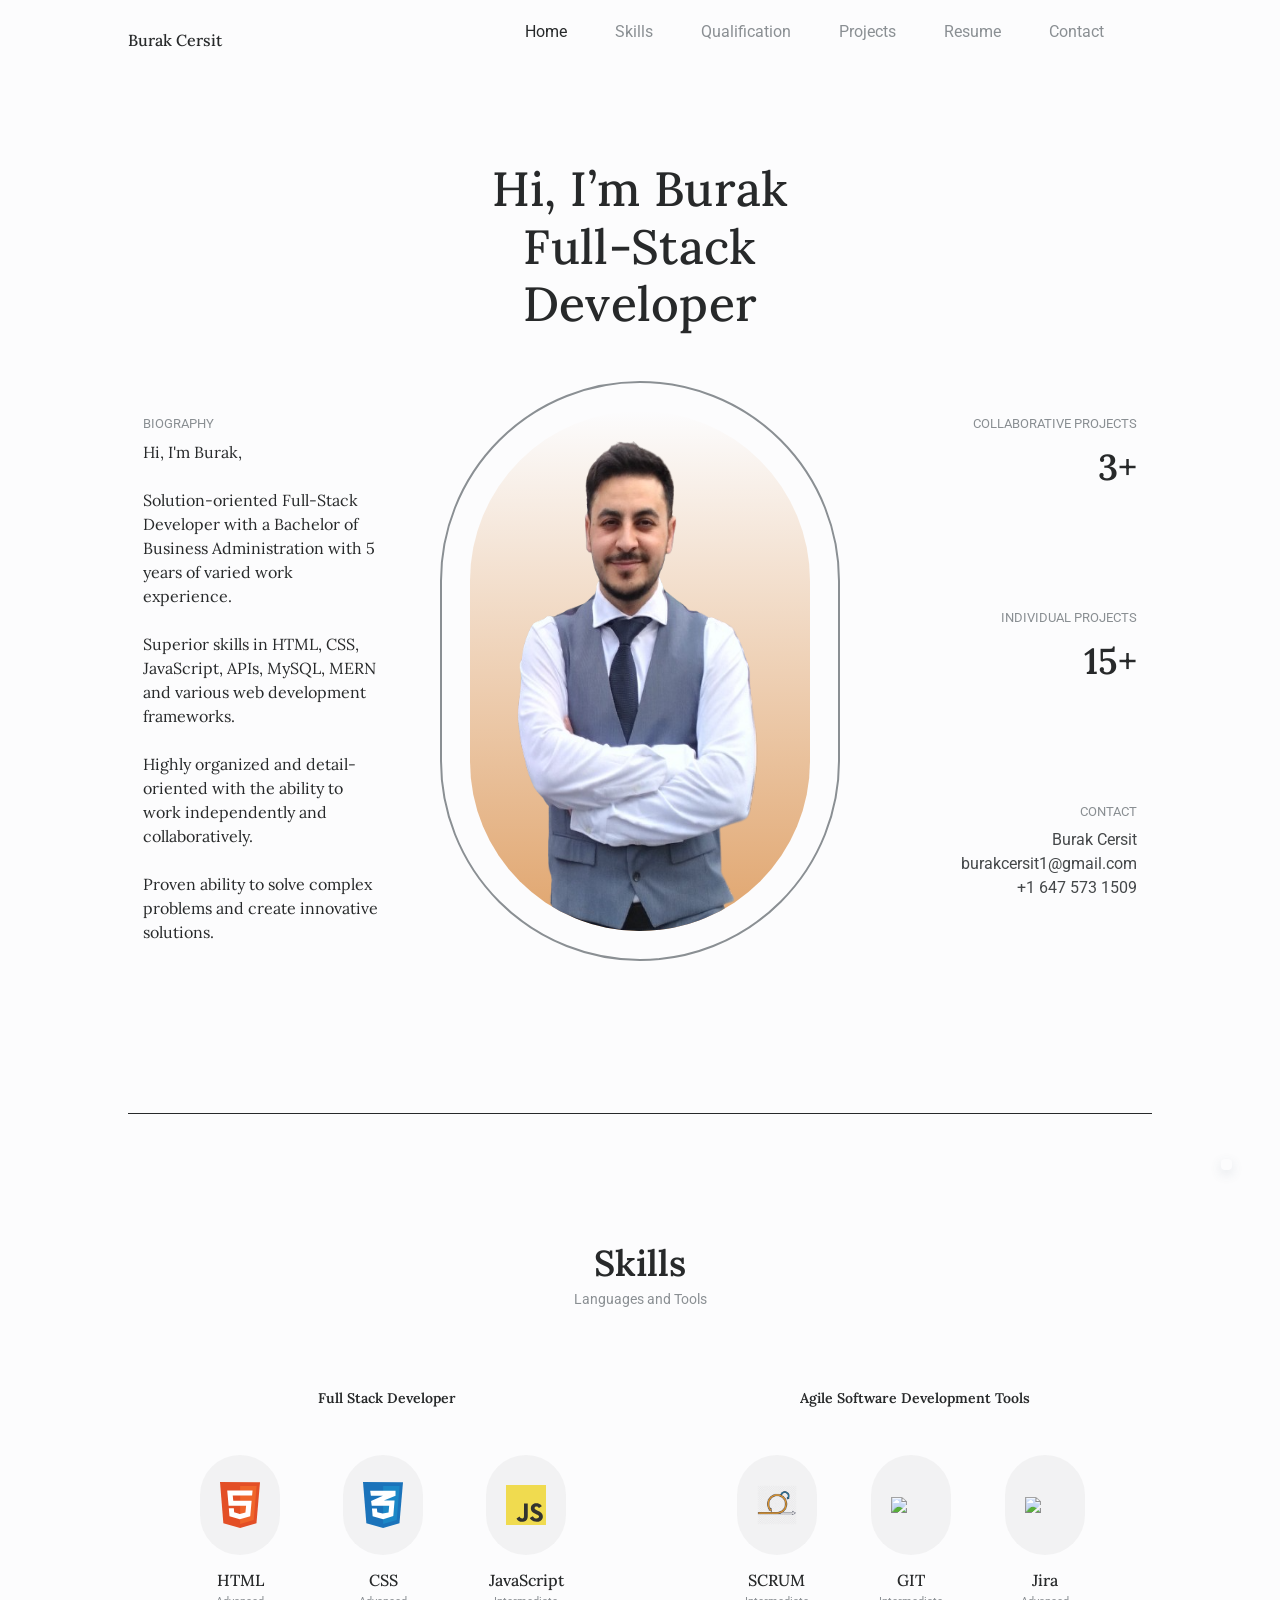
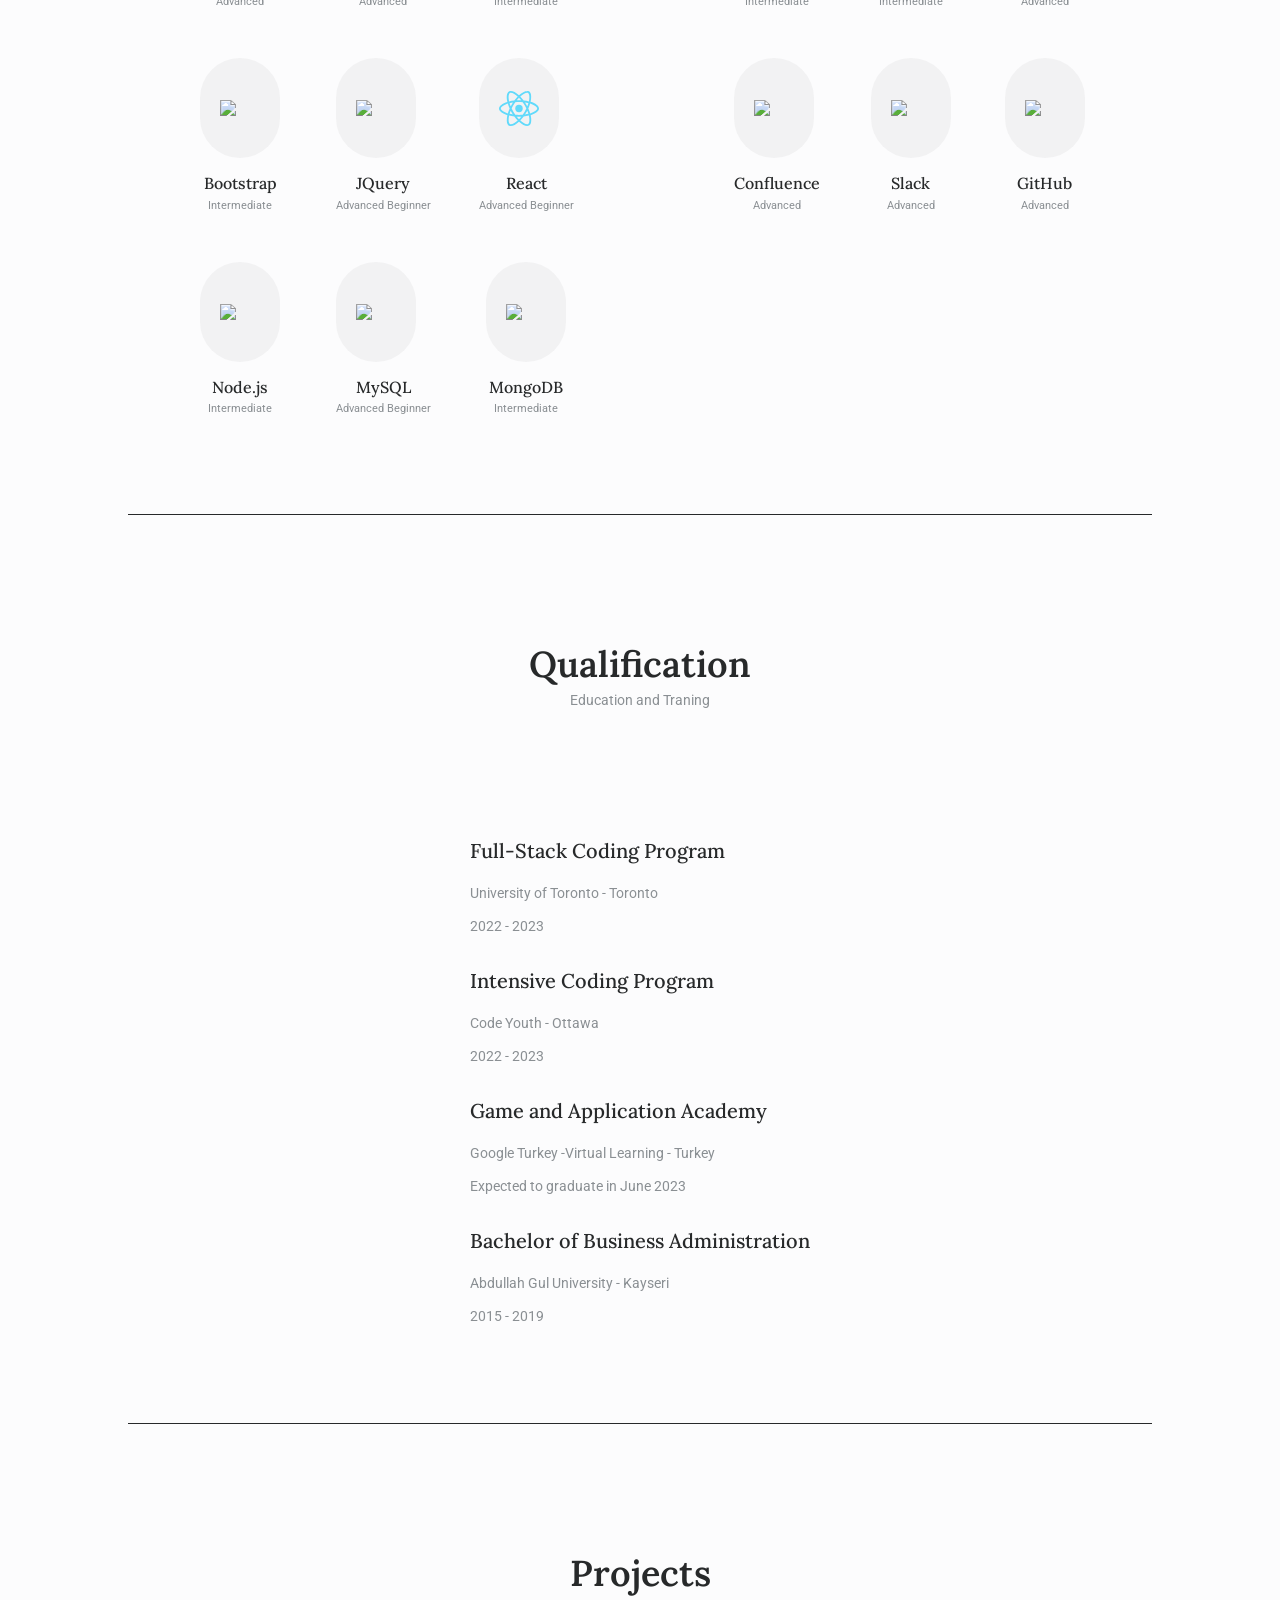
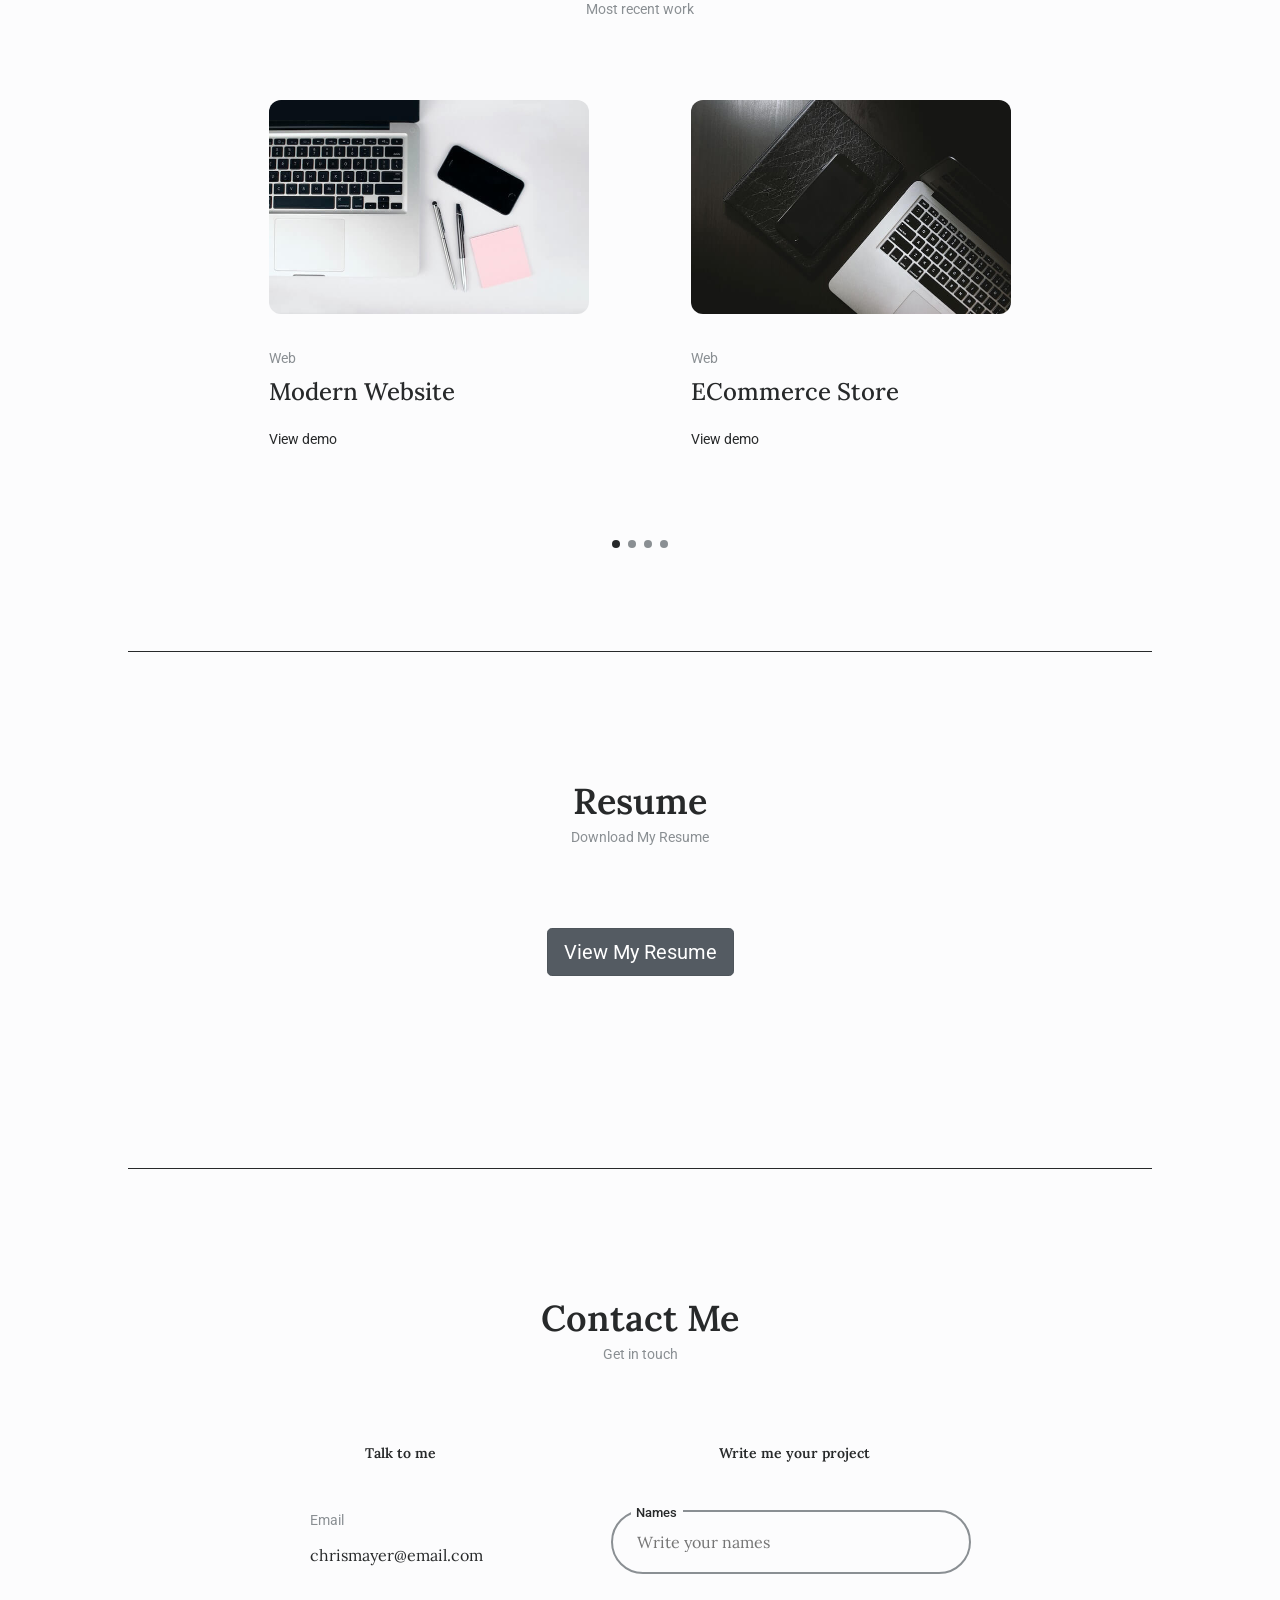
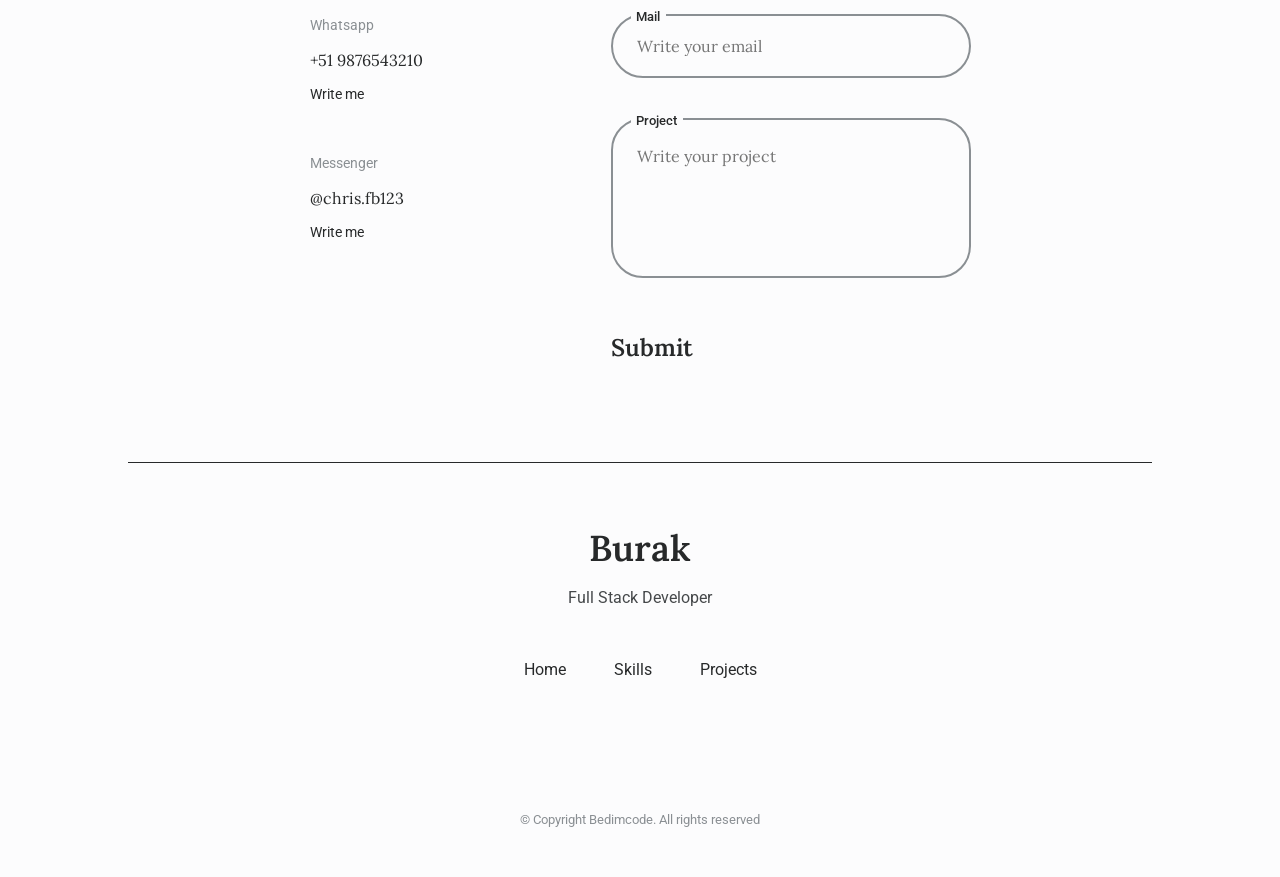
==== commit ab284494: "Added main, resume, qualification parts" ====
--- a/PROJECT - PROYECTO/responsive-portfolio-website-chris-complete/index.html
+++ b/PROJECT - PROYECTO/responsive-portfolio-website-chris-complete/index.html
@@ -13,10 +13,15 @@
         <!--=============== SWIPER CSS ===============-->
         <link rel="stylesheet" href="assets/css/swiper-bundle.min.css">
 
+                <!--=============== Bootstrap ===============-->
+
+
+        <link rel="stylesheet" href="https://cdn.jsdelivr.net/npm/bootstrap@4.0.0/dist/css/bootstrap.min.css" integrity="sha384-Gn5384xqQ1aoWXA+058RXPxPg6fy4IWvTNh0E263XmFcJlSAwiGgFAW/dAiS6JXm" crossorigin="anonymous">
+
         <!--=============== CSS ===============-->
         <link rel="stylesheet" href="assets/css/styles.css">
 
-        <title>Responsive portfolio website Chris - Bedimcode</title>
+        <title>Burak Cersit</title>
     </head>
     <body>
         <!--==================== HEADER ====================-->
@@ -55,7 +60,7 @@
                         </li>
 
                         <li class="nav__item">
-                            <a href="#services" class="nav__link">
+                            <a href="#resume" class="nav__link">
                                 <i class="ri-article-line"></i> Resume
                             </a>
                         </li>
@@ -92,32 +97,31 @@
                 <div class="home__container container grid section__border">
                     <div class="home__data grid">
                         <h1 class="home__title">
-                            Hi, I’m Chris <br>
-                            Frontend Developer <br>
-                            Based In Perú <br>
+                            Hi, I’m Burak <br>
+                            Full-Stack Developer <br>                            
                         </h1>
 
                         <div class="home__blob grid">
                             <div class="home__perfil">
-                                <img src="assets/img/perfil.png" alt="">
-                            </div>
-
-                            <img src="assets/img/shape-wawes.svg" alt="" class="home__shape-wawes">
-                            <img src="assets/img/shape-circle.svg" alt="" class="home__shape-circle">
-                        </div>
+                                <img src="assets/img/burak.png" alt="">
+                            </div>
+                 
+                        </div>
+                    <!--==================== Button for linkledn github and resume ====================-->
 
                         <ul class="home__social">
-                            <a href="https://www.linkedin.com/" target="_blank" class="home__social-link">
+                            <a href="https://www.linkedin.com/in/burak-cersit/" target="_blank" class="home__social-link" title="Linkedln">
                                 <i class="ri-linkedin-box-line"></i>
                             </a>
 
-                            <a href="https://github.com/" target="_blank" class="home__social-link">
+                            <a href="https://github.com/burakcersit" target="_blank" class="home__social-link" title="GitHub">
                                 <i class="ri-github-line"></i>
                             </a>
 
-                            <a href="https://dribbble.com/" target="_blank" class="home__social-link">
-                                <i class="ri-dribbble-line"></i>
-                            </a>
+                            <a href="./assets/img/Burak_Cersit_Resume.pdf" target="_blank" class="home__social-link" title="Resume">
+                                <i class="ri-article-line"></i>
+                            </a>
+                         
                         </ul>
                     </div>
 
@@ -129,66 +133,45 @@
                             </h3>
                             
                             <p class="home__info-description">
-                                Hi, I'm Chris, Frontend Developer.
-                                Passionate about designing beautiful web
-                                interfaces. Based in Perú.
+                                Hi, I'm Burak, 
+                                <br> <br> Solution-oriented Full-Stack Developer with a Bachelor of Business Administration with 5 years of varied work experience. 
+                                <br><br>   Superior skills in HTML, CSS, JavaScript, APIs, MySQL, MERN and various web development frameworks. <br> <br> 
+                                Highly organized and detail-oriented with the ability to work independently and collaboratively.<br> <br> 
+                                Proven ability to solve complex problems and create innovative solutions.<br> <br> 
                             </p>
                         </div>
 
+                                    
+                    </div>
+
+                    <!--==================== HOME INFO 2 ====================-->
+                    <div class="home__info">
+                        <div>
+                            <h3 class="home__info-title">
+                                COLLABORATIVE PROJECTS
+                            </h3>
+
+                            <p class="home__info-number">
+                                3+
+                            </p>
+                        </div>
+                        <div>
+                            <h3 class="home__info-title">
+                                INDIVIDUAL PROJECTS
+                            </h3>
+
+                            <p class="home__info-number">
+                                15+
+                            </p>
+                        </div>
                         <div>
                             <h3 class="home__info-title">
                                 CONTACT
                             </h3>
-
-                            <p class="home__info-description">
-                                Lima, Perú <br>
-                                chrismayer@email.com <br>
-                                +51 9876543210 <br>
-                            </p>
-                        </div>
-
-                        <div>
-                            <h3 class="home__info-title">
-                                SERVICES
-                            </h3>
-
-                            <p class="home__info-description">
-                                Website Design <br>
-                                UI/UX Design <br>
-                                Animation <br>
-                            </p>
-                        </div>
-                    </div>
-
-                    <!--==================== HOME INFO 2 ====================-->
-                    <div class="home__info">
-                        <div>
-                            <h3 class="home__info-title">
-                                YEARS OF EXPERIENCE
-                            </h3>
-
-                            <p class="home__info-number">
-                                08+
-                            </p>
-                        </div>
-
-                        <div>
-                            <h3 class="home__info-title">
-                                COMPLETED PROJECTS
-                            </h3>
-
-                            <p class="home__info-number">
-                                24+
-                            </p>
-                        </div>
-
-                        <div>
-                            <h3 class="home__info-title">
-                                COMPANIES WORKED
-                            </h3>
-
-                            <p class="home__info-number">
-                                07+
+                            <p class="home__description">
+                                Burak Cersit <br>
+                                burakcersit1@gmail.com <br>
+                                +1 647 573 1509 <br>
                             </p>
                         </div>
                     </div>
@@ -198,13 +181,13 @@
             <!--==================== SKILLS ====================-->
             <section class="skills section" id="skills">
                 <h2 class="section__title">Skills</h2>
-                <span class="section__subtitle">My favorite skills</span>
+                <span class="section__subtitle">Languages and Tools</span>
 
                 <div class="skills__container container grid section__border">
-                    <!--==================== SKILLS 1 ====================-->
+                    <!--==================== Fron End====================-->
                     <div class="skills__content">
                         <h3 class="skills__title">
-                            <i class="ri-braces-line"></i> Frontend Developer
+                            <i class="ri-braces-line"></i> Full Stack Developer
                         </h3>
 
                         <div class="skills__info">
@@ -214,7 +197,7 @@
                                 </div>
 
                                 <h3 class="skills__name">HTML</h3>
-                                <span class="skills__subtitle">Intermediate</span>
+                                <span class="skills__subtitle">Advanced</span>
                             </div>
 
                             <div class="skills__data">
@@ -237,121 +220,181 @@
 
                             <div class="skills__data">
                                 <div class="skills__blob">
-                                    <img src="assets/img/react-2.svg" alt="skills image">
+                                    <img src="https://cdn.jsdelivr.net/gh/devicons/devicon/icons/bootstrap/bootstrap-original.svg" />
+                                </div>
+
+                                <h3 class="skills__name">Bootstrap</h3>
+                                <span class="skills__subtitle">Intermediate</span>
+                            </div>
+                            <div class="skills__data">
+                                <div class="skills__blob">
+                                    <img src="https://cdn.jsdelivr.net/gh/devicons/devicon/icons/jquery/jquery-original.svg" />
+                                </div>
+                               
+
+                                <h3 class="skills__name">JQuery</h3>
+                                <span class="skills__subtitle">Advanced Beginner</span>
+                            </div>
+                            <div class="skills__data">
+                                <div class="skills__blob">
+                                    <img src="assets/img/react-2.svg" />
                                 </div>
 
                                 <h3 class="skills__name">React</h3>
-                                <span class="skills__subtitle">Basic</span>
-                            </div>
-
-                            <div class="skills__data">
-                                <div class="skills__blob">
-                                    <img src="assets/img/git-icon.svg" alt="skills image">
-                                </div>
-
-                                <h3 class="skills__name">Git</h3>
+                                <span class="skills__subtitle">Advanced Beginner</span>
+                            </div>
+                            <div class="skills__data">
+                                <div class="skills__blob">
+                                    <img src="https://cdn.jsdelivr.net/gh/devicons/devicon/icons/nodejs/nodejs-original-wordmark.svg" />
+                                </div>
+
+                                <h3 class="skills__name">Node.js</h3>
                                 <span class="skills__subtitle">Intermediate</span>
                             </div>
-                        </div>
-                    </div>
-
-                    <!--==================== SKILLS 2 ====================-->
+
+                            <div class="skills__data">
+                                <div class="skills__blob">
+
+                                    <img src="https://cdn.jsdelivr.net/gh/devicons/devicon/icons/mysql/mysql-plain.svg" />
+                                </div>
+
+                                <h3 class="skills__name">MySQL</h3>
+                                <span class="skills__subtitle">Advanced Beginner</span>
+                            </div>
+
+                            <div class="skills__data">
+                                <div class="skills__blob">
+                                    <img src="https://cdn.jsdelivr.net/gh/devicons/devicon/icons/mongodb/mongodb-original.svg" />
+                                </div>
+
+                                <h3 class="skills__name">MongoDB</h3>
+                                <span class="skills__subtitle">Intermediate</span>
+                            </div>
+                           
+                        </div>
+                    </div>
+
+                    <!--====================tools ====================-->
                     <div class="skills__content">
                         <h3 class="skills__title">
-                            <i class="ri-pantone-line"></i> Web Designer
+                            <i class="ri-discuss-line"></i>Agile Software Development Tools
                         </h3>
-
-                        <div class="skills__info">
-                            <div class="skills__data">
-                                <div class="skills__blob">
-                                    <img src="assets/img/figma-1.svg" alt="skills image">
-                                </div>
-
-                                <h3 class="skills__name">Figma</h3>
+                        <div class="skills__info">                      
+                            
+                            <div class="skills__data">
+                                <div class="skills__blob">
+                                    <img src="./assets/img/scrum.avif" />
+                                </div>
+
+                                <h3 class="skills__name">SCRUM</h3>
+                                <span class="skills__subtitle">Intermediate</span>
+                            </div>
+
+                            <div class="skills__data">
+                                <div class="skills__blob">
+
+
+                                    <img src="https://cdn.jsdelivr.net/gh/devicons/devicon/icons/git/git-plain.svg" />
+                                </div>
+
+                                <h3 class="skills__name">GIT</h3>
+                                <span class="skills__subtitle">Intermediate</span>
+                            </div>
+
+                            <div class="skills__data">
+                                <div class="skills__blob">
+                                    <img src="https://cdn.jsdelivr.net/gh/devicons/devicon/icons/jira/jira-original.svg" />
+                                </div>
+
+                                <h3 class="skills__name">Jira</h3>
                                 <span class="skills__subtitle">Advanced</span>
                             </div>
-
-                            <div class="skills__data">
-                                <div class="skills__blob">
-                                    <img src="assets/img/sketch-2.svg" alt="skills image">
-                                </div>
-
-                                <h3 class="skills__name">Sketch</h3>
-                                <span class="skills__subtitle">Basic</span>
-                            </div>
-
-                            <div class="skills__data">
-                                <div class="skills__blob">
-                                    <img src="assets/img/adobe-xd-1.svg" alt="skills image">
-                                </div>
-
-                                <h3 class="skills__name">Adobe XD</h3>
-                                <span class="skills__subtitle">Intermediate</span>
-                            </div>
-
-                            <div class="skills__data">
-                                <div class="skills__blob">
-                                    <img src="assets/img/invision.svg" alt="skills image">
-                                </div>
-
-                                <h3 class="skills__name">InvisionApp</h3>
-                                <span class="skills__subtitle">Basic</span>
-                            </div>
-
-                            <div class="skills__data">
-                                <div class="skills__blob">
-                                    <img src="assets/img/adobe-photoshop-2.svg" alt="skills image">
-                                </div>
-
-                                <h3 class="skills__name">Photoshop</h3>
-                                <span class="skills__subtitle">Intermediate</span>
-                            </div>
-                        </div>
-                    </div>
-                </div>
+                            <div class="skills__data">
+                                <div class="skills__blob">
+
+                                    <img src="https://cdn.jsdelivr.net/gh/devicons/devicon/icons/confluence/confluence-original.svg" />
+                                </div>
+
+                                <h3 class="skills__name">Confluence</h3>
+                                <span class="skills__subtitle">Advanced</span>
+                            </div>
+
+                            <div class="skills__data">
+                                <div class="skills__blob">
+
+                                    <img src="https://cdn.jsdelivr.net/gh/devicons/devicon/icons/slack/slack-original.svg" />
+                                </div>
+
+                                <h3 class="skills__name">Slack</h3>
+                                <span class="skills__subtitle">Advanced</span>
+                            </div>
+
+                            <div class="skills__data">
+                                <div class="skills__blob">
+                                    <img src="https://cdn.jsdelivr.net/gh/devicons/devicon/icons/github/github-original.svg" />
+                                </div>
+
+                                <h3 class="skills__name">GitHub</h3>
+                                <span class="skills__subtitle">Advanced</span>
+                            </div>
+
+                            
+                        </div>
+                    </div>
+                    
+                </div>
+                
+                
             </section>
 
             <!--==================== QUALIFICATION ====================-->
             <section class="qualification section" id="qualification">
                 <h2 class="section__title">Qualification</h2>
-                <span class="section__subtitle">Experience & education</span>
+                <span class="section__subtitle"> Education and Traning</span>
 
                 <div class="qualification__container container grid section__border">
                     <!--==================== QUALIFICATION 1 ====================-->
                     <div class="qualification__content">
                         <h3 class="qualification__title">
-                            <i class="ri-pencil-ruler-2-line"></i> Education
+                            <!-- <i class="ri-pencil-ruler-2-line"></i> Education and Traning -->
                         </h3>
 
                         <div class="qualification__info">
                             <div>
                                 <h3 class="qualification__name">
-                                    Master In Web Developer
+                                    Full-Stack Coding Program
                                 </h3>
-                                <span class="qualification__country">Perú - University</span>
-                                <span class="qualification__year">2014 - 2019</span>
+                                <span class="qualification__country">University of Toronto - Toronto </span>
+                                <span class="qualification__year">2022 - 2023</span>
                             </div>
 
                             <div>
                                 <h3 class="qualification__name">
-                                    UI/UX Design
+                                    Intensive Coding Program
                                 </h3>
-                                <span class="qualification__country">Institute - Spain</span>
-                                <span class="qualification__year">2017 - 2019</span>
+                                <span class="qualification__country">Code Youth  - Ottawa</span>
+                                <span class="qualification__year">2022 - 2023</span>
                             </div>
 
                             <div>
                                 <h3 class="qualification__name">
-                                    Computer Engineer
+                                    Game and Application Academy
                                 </h3>
-                                <span class="qualification__country">Institute - Perú</span>
-                                <span class="qualification__year">2019 - 2022</span>
+                                <span class="qualification__country">Google Turkey -Virtual Learning - Turkey</span>
+                                <span class="qualification__year">Expected to graduate in June 2023 </span>
+                            </div>
+                            <div>
+                                <h3 class="qualification__name">
+                                    Bachelor of Business Administration
+                                </h3>
+                                <span class="qualification__country">Abdullah Gul University - Kayseri</span>
+                                <span class="qualification__year">2015 - 2019 </span>
                             </div>
                         </div>
                     </div>
 
                     <!--==================== QUALIFICATION 2 ====================-->
-                    <div class="qualification__content">
+                    <!-- <div class="qualification__content">
                         <h3 class="qualification__title">
                             <i class="ri-building-line"></i> Work
                         </h3>
@@ -384,11 +427,11 @@
                     </div>
                 </div>
 
-                <img src="assets/img/shape-circle.svg" alt="qualification image" class="qualification__img">
+                <img src="assets/img/shape-circle.svg" alt="qualification image" class="qualification__img"> -->
             </section>
 
             <!--==================== SERVICES ====================-->
-            <section class="services section" id="services">
+            <!-- <section class="services section" id="services">
                 <h2 class="section__title">Services</h2>
                 <span class="section__subtitle">What i offer</span>
 
@@ -441,7 +484,7 @@
                         <div class="services__border"></div>
                     </div>
                 </div>
-            </section>
+            </section> -->
 
             <!--==================== PROJECTS ====================-->
             <section class="projects section" id="projects">
@@ -519,72 +562,30 @@
                 </div>
             </section>
 
-            <!--==================== TESTIMONIAL ====================-->
-            <section class="testimonial section">
-                <h2 class="section__title">Testimonial</h2>
-                <span class="section__subtitle">My client saying</span>
+            <!--==================== Resume ====================-->
+            <section class="testimonial section" id="resume"> 
+                <h2 class="section__title">Resume</h2>
+                <span class="section__subtitle">Download My Resume</span>
 
                 <div class="container section__border">
                     <div class="testimonial__container swiper">
-                        <div class="swiper-wrapper">
-                            <!--==================== TESTIMONIAL 1 ====================-->
-                            <div class="testimonial__content swiper-slide">
-                                <p class="testimonial__description">
-                                    “Working with Chris is to give a good 
-                                    impression, I carry out my project at a good 
-                                    cost, with excellent quality and attention. 
-                                    Great service and recommended.”
-                                </p>
-    
-                                <div>
-                                    <h3 class="testimonial__name">Klay Harris</h3>
-                                    <span class="testimonial__subtitle">Client</span>
-                                </div>
-                            </div>
-    
-                            <!--==================== TESTIMONIAL 2 ====================-->
-                            <div class="testimonial__content swiper-slide">
-                                <p class="testimonial__description">
-                                    “Working with Chris is to give a good 
-                                    impression, I carry out my project at a good 
-                                    cost, with excellent quality and attention. 
-                                    Great service and recommended.”
-                                </p>
-    
-                                <div>
-                                    <h3 class="testimonial__name">Mary Lens</h3>
-                                    <span class="testimonial__subtitle">Client</span>
-                                </div>
-                            </div>
-    
-                            <!--==================== TESTIMONIAL 3 ====================-->
-                            <div class="testimonial__content swiper-slide">
-                                <p class="testimonial__description">
-                                    “Working with Chris is to give a good 
-                                    impression, I carry out my project at a good 
-                                    cost, with excellent quality and attention. 
-                                    Great service and recommended.”
-                                </p>
-    
-                                <div>
-                                    <h3 class="testimonial__name">Anna Chel</h3>
-                                    <span class="testimonial__subtitle">Client</span>
-                                </div>
-                            </div>
-                        </div>
-    
-                        <!-- Swiper arrows -->
-                        <div class="swiper-button-next">
-                            <i class="ri-arrow-right-s-line"></i>
-                        </div>
-    
-                        <div class="swiper-button-prev">
-                            <i class="ri-arrow-left-s-line"></i>
-                        </div>
-                    </div>
-                </div>
-
-                <img src="assets/img/shape-wawes.svg" alt="" class="testimonial__img">
+                        <div class="swiper-wrapper">                           
+    
+                            <div class="testimonial__content swiper-slide">   
+
+                                </a>                               
+                                <li class="nav__link">
+                                    <a href="./assets/img/Burak_Cersit_Resume.pdf" class="btn btn-secondary btn-lg active" role="button" aria-pressed="true" target="_blank" >View My Resume</a>
+                                    
+
+                                </li>    
+                                                           
+                            
+                        </div>
+    
+                </div>
+
+                <img src="assets/img/shape-wawes.svg" alt="" class="testimonial__img"> 
             </section>
 
             <!--==================== CONTACT ====================-->
@@ -659,8 +660,8 @@
         <!--==================== FOOTER ====================-->
         <footer class="footer">
             <div class="footer__container container">
-                <h1 class="footer__title">Chris</h1>
-                <p>Frontend Developer</p>
+                <h1 class="footer__title">Burak</h1>
+                <p>Full Stack Developer</p>
 
                 <ul class="footer__list">
                     <li>
@@ -711,5 +712,11 @@
 
         <!--=============== MAIN JS ===============-->
         <script src="assets/js/main.js"></script>
+
+        <!--=============== Bootstrap ===============-->
+
+        <script src="https://code.jquery.com/jquery-3.2.1.slim.min.js" integrity="sha384-KJ3o2DKtIkvYIK3UENzmM7KCkRr/rE9/Qpg6aAZGJwFDMVNA/GpGFF93hXpG5KkN" crossorigin="anonymous"></script>
+        <script src="https://cdn.jsdelivr.net/npm/popper.js@1.12.9/dist/umd/popper.min.js" integrity="sha384-ApNbgh9B+Y1QKtv3Rn7W3mgPxhU9K/ScQsAP7hUibX39j7fakFPskvXusvfa0b4Q" crossorigin="anonymous"></script>
+        <script src="https://cdn.jsdelivr.net/npm/bootstrap@4.0.0/dist/js/bootstrap.min.js" integrity="sha384-JZR6Spejh4U02d8jOt6vLEHfe/JQGiRRSQQxSfFWpi1MquVdAyjUar5+76PVCmYl" crossorigin="anonymous"></script>
     </body>
 </html>
--- a/PROJECT - PROYECTO/responsive-portfolio-website-chris-complete/assets/css/styles.css
+++ b/PROJECT - PROYECTO/responsive-portfolio-website-chris-complete/assets/css/styles.css
@@ -18,7 +18,7 @@
   /* Blue: 207 - Purple: 250 - Pink: 356 - Teal: 174 */
   --gradient-color: linear-gradient(180deg,
                       hsla(207, 48%, 72%, 0),
-                      hsla(207, 65%, 65%, 1));
+                      rgb(224, 164, 108));
 
   /*========== Font and typography ==========*/
   /*.5rem = 8px | 1rem = 16px ...*/
@@ -264,11 +264,15 @@
   row-gap: .25rem;
   font-size: var(--smaller-font-size);
   color: var(--text-color-light);
-  transition: color .3s;
-}
+  transition: color .5s;
+  
+}
+
 
 .nav__link:hover {
   color: var(--title-color);
+  transform: scale(1.25);
+
 }
 
 .nav__link i {
@@ -287,6 +291,7 @@
 .show-menu {
   bottom: 2rem;
 }
+
 
 /* Active link */
 .active-link {
@@ -330,37 +335,17 @@
   overflow: hidden;
   display: flex;
   justify-content: center;
-  align-items: flex-end;
 }
 
 .home__perfil img {
   width: 150px;
 }
 
-.home__shape-wawes, 
-.home__shape-circle {
-  position: absolute;
-  opacity: .1;
-}
-
-.home__shape-wawes {
-  width: 50px;
-  left: -1.5rem;
-  top: 5rem;
-}
-
-.home__shape-circle {
-  width: 150px;
-  bottom: -2rem;
-  right: -3rem;
-  transform: rotate(15deg);
-  z-index: -1;
-}
 
 .home__social {
   justify-self: center;
   display: flex;
-  column-gap: 1.25rem;
+  column-gap: 3rem;
 }
 
 .home__social-link {
@@ -371,7 +356,9 @@
 
 .home__social-link:hover {
   color: var(--title-color);
-}
+  transform: scale(2);
+}
+
 
 .home__info {
   display: grid;
@@ -383,7 +370,7 @@
   font-size: var(--smaller-font-size);
   font-weight: 400;
   color: var(--text-color-light);
-  margin-bottom: 1rem;
+  margin-bottom: 0.5rem;
 }
 
 .home__info-description, 
@@ -437,6 +424,7 @@
   text-align: center;
 }
 
+
 .skills__blob {
   width: 80px;
   height: 100px;
@@ -487,10 +475,15 @@
 /*=============== QUALIFICATION ===============*/
 .qualification {
   position: relative;
+  
 }
 
 .qualification__container {
   row-gap: 3.5rem;
+  /*Education part-center-*/
+  display: flex;
+  justify-content: center;
+  align-items: center;
 }
 
 .qualification__title {
@@ -771,6 +764,8 @@
   display: grid;
 }
 
+
+
 .contact__info {
   row-gap: 2rem;
 }
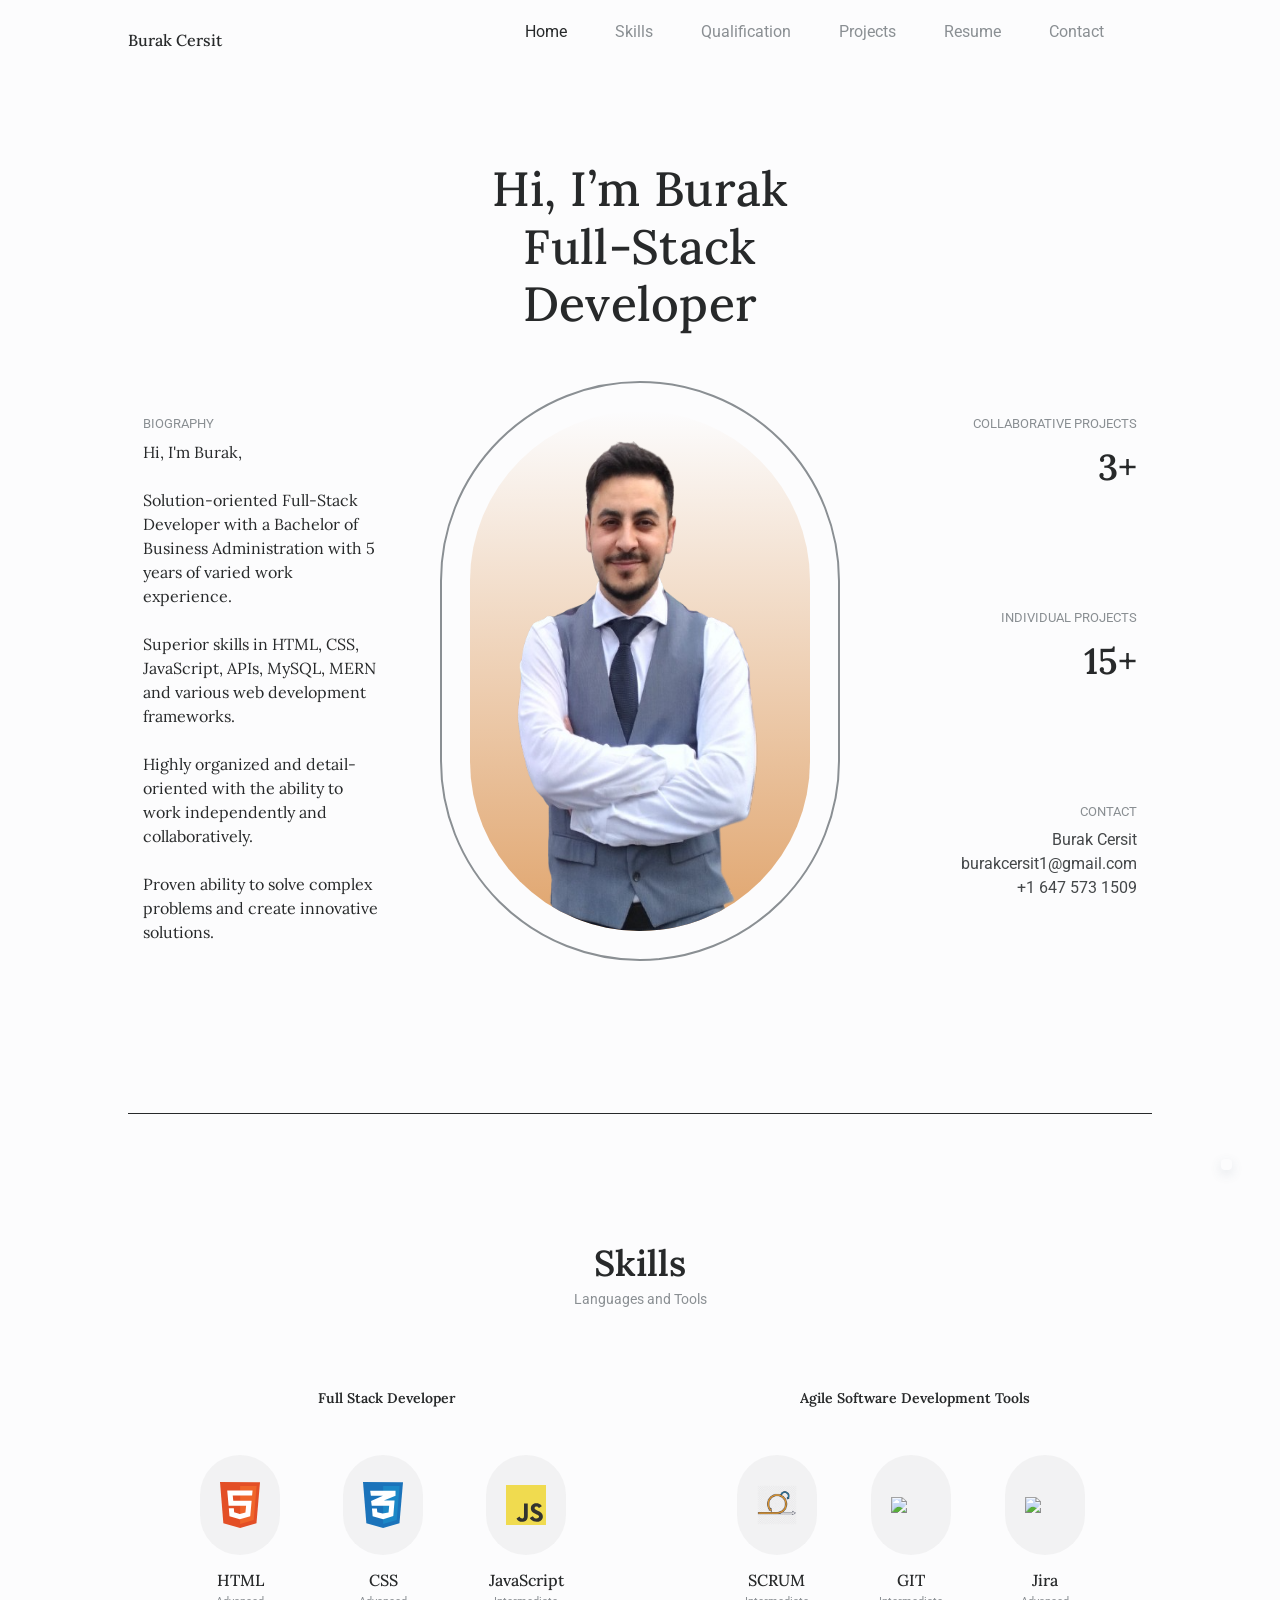
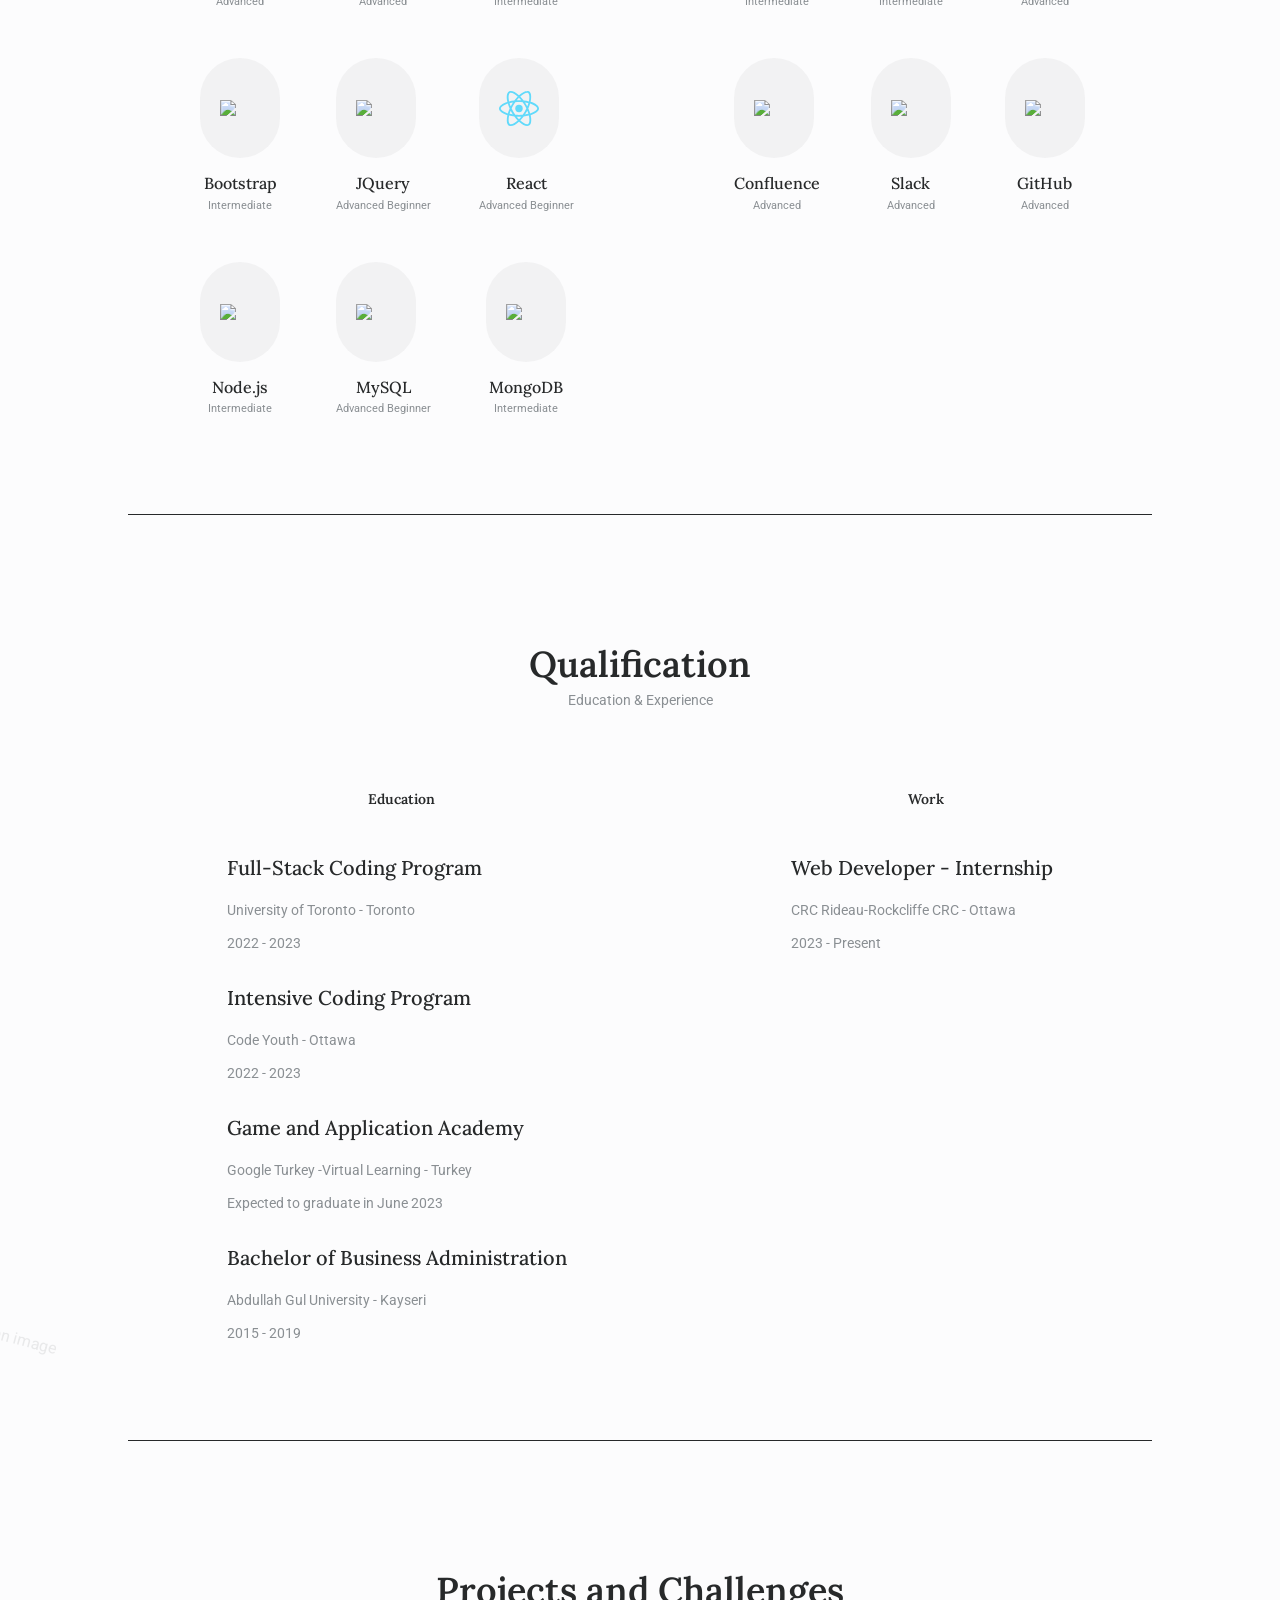
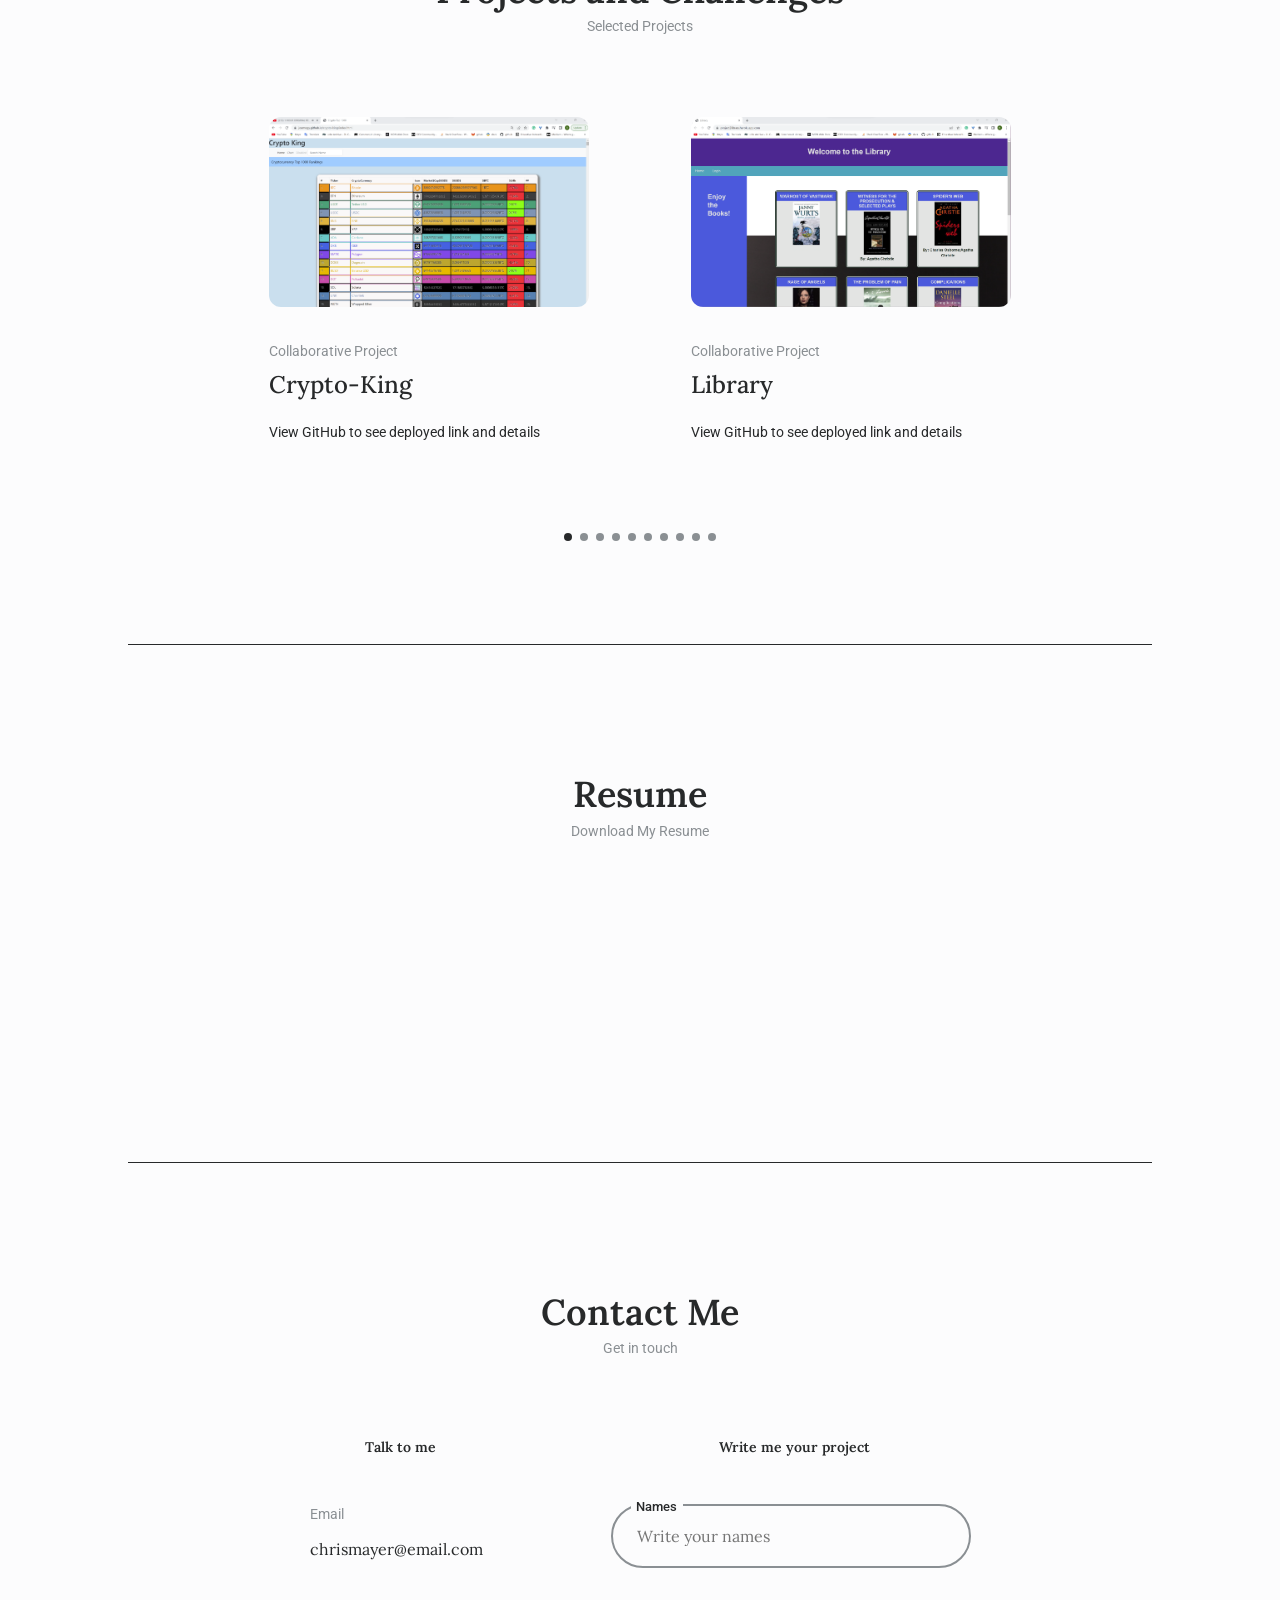
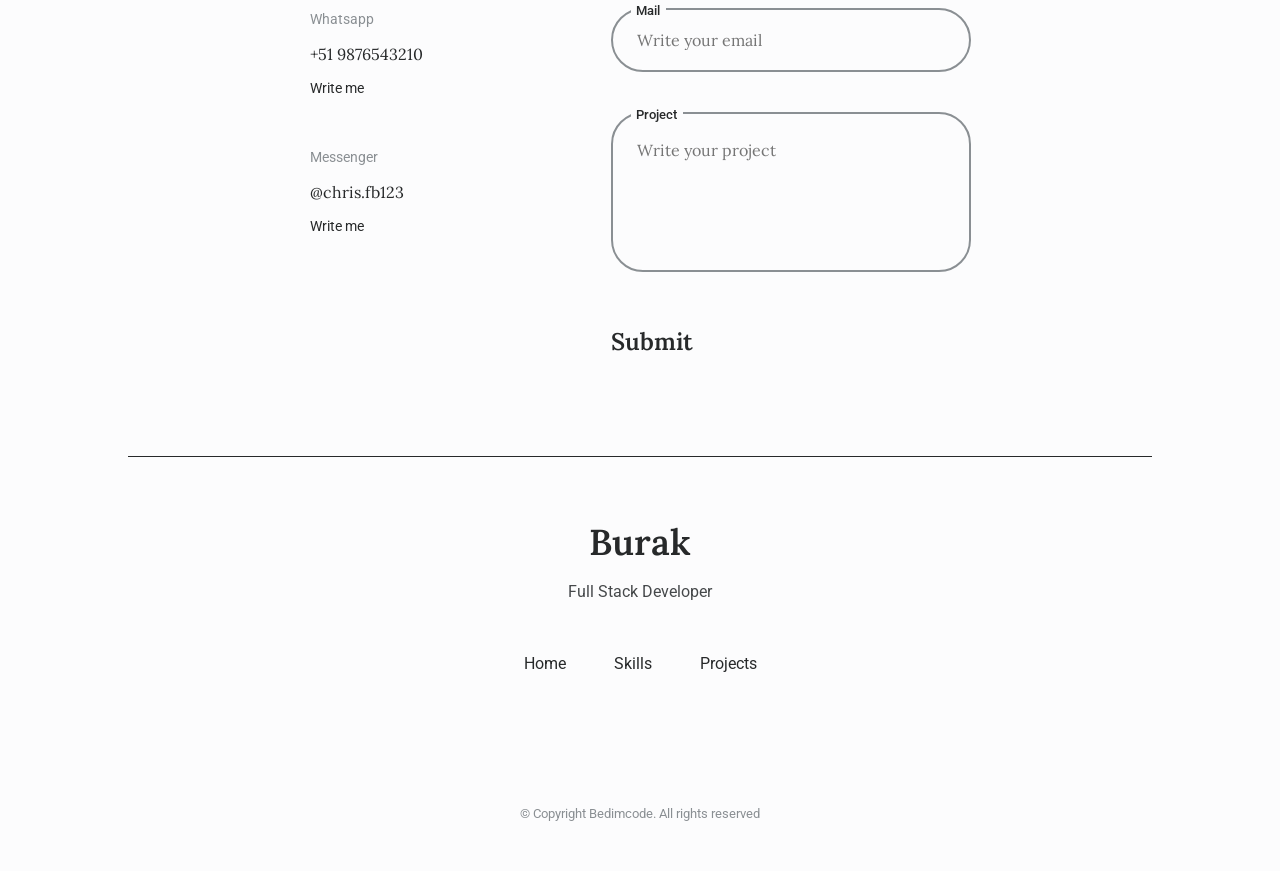
==== commit ccc2289f: "Added projects" ====
--- a/PROJECT - PROYECTO/responsive-portfolio-website-chris-complete/index.html
+++ b/PROJECT - PROYECTO/responsive-portfolio-website-chris-complete/index.html
@@ -350,17 +350,18 @@
             <!--==================== QUALIFICATION ====================-->
             <section class="qualification section" id="qualification">
                 <h2 class="section__title">Qualification</h2>
-                <span class="section__subtitle"> Education and Traning</span>
+                <span class="section__subtitle"> Education & Experience </span>
 
                 <div class="qualification__container container grid section__border">
                     <!--==================== QUALIFICATION 1 ====================-->
                     <div class="qualification__content">
                         <h3 class="qualification__title">
-                            <!-- <i class="ri-pencil-ruler-2-line"></i> Education and Traning -->
+                            <i class="ri-pencil-ruler-2-line"></i> Education
                         </h3>
 
                         <div class="qualification__info">
                             <div>
+                                
                                 <h3 class="qualification__name">
                                     Full-Stack Coding Program
                                 </h3>
@@ -394,7 +395,7 @@
                     </div>
 
                     <!--==================== QUALIFICATION 2 ====================-->
-                    <!-- <div class="qualification__content">
+                     <div class="qualification__content">
                         <h3 class="qualification__title">
                             <i class="ri-building-line"></i> Work
                         </h3>
@@ -402,13 +403,13 @@
                         <div class="qualification__info">
                             <div>
                                 <h3 class="qualification__name">
-                                    Fontend Developer
+                                    Web Developer - Internship
                                 </h3>
-                                <span class="qualification__country">Adobe - Spain</span>
-                                <span class="qualification__year">2014 - 2019</span>
-                            </div>
-
-                            <div>
+                                <span class="qualification__country">CRC Rideau-Rockcliffe CRC - Ottawa</span>
+                                <span class="qualification__year">2023 - Present</span>
+                            </div>
+
+                            <!-- <div>
                                 <h3 class="qualification__name">
                                     Software Engineer
                                 </h3>
@@ -422,12 +423,12 @@
                                 </h3>
                                 <span class="qualification__country">Figma - Perú</span>
                                 <span class="qualification__year">2020 - Present</span>
-                            </div>
-                        </div>
-                    </div>
-                </div>
-
-                <img src="assets/img/shape-circle.svg" alt="qualification image" class="qualification__img"> -->
+                            </div> -->
+                        </div>
+                    </div>
+                </div>
+
+                <img src="assets/img/shape-circle.svg" alt="qualification image" class="qualification__img"> 
             </section>
 
             <!--==================== SERVICES ====================-->
@@ -488,64 +489,138 @@
 
             <!--==================== PROJECTS ====================-->
             <section class="projects section" id="projects">
-                <h2 class="section__title">Projects</h2>
-                <span class="section__subtitle">Most recent work</span>
+                <h2 class="section__title">Projects and Challenges</h2>
+                <span class="section__subtitle">Selected Projects</span>
 
                 <div class="container section__border">
                     <div class="projects__container swiper">
                         <div class="swiper-wrapper">
                             <!--==================== PROJECT 1 ====================-->
                             <div class="projects__content swiper-slide">
-                                <img src="assets/img/project1.jpg" alt="projects image" class="projects__img">
-    
-                                <div>
-                                    <span class="projects__subtitle">Web</span>
-                                    <h1 class="projects__title">Modern Website</h1>
-                                    <a href="#" class="projects__button">
-                                        View demo <i class="ri-arrow-right-line"></i>
+                                <img src="assets/img/crypto-king.png" alt="projects image" class="projects__img">
+    
+                                <div>
+                                    <span class="projects__subtitle">Collaborative Project
+                                    </span>
+                                    <h1 class="projects__title">Crypto-King</h1>
+                                    <a href="https://github.com/burakcersit/crypto-king" class="projects__button" target="_blank">
+                                        View GitHub to see deployed link and details <i class="ri-arrow-right-line"></i>
                                     </a>
                                 </div>
                             </div>
     
                             <!--==================== PROJECT 2 ====================-->
                             <div class="projects__content swiper-slide">
-                                <img src="assets/img/project2.jpg" alt="projects image" class="projects__img">
-    
-                                <div>
-                                    <span class="projects__subtitle">Web</span>
-                                    <h1 class="projects__title">ECommerce Store</h1>
-                                    <a href="#" class="projects__button">
-                                        View demo <i class="ri-arrow-right-line"></i>
+                                <img src="assets/img/./Library.png" alt="projects image" class="projects__img">
+    
+                                <div>
+                                    <span class="projects__subtitle">Collaborative Project</span>
+                                    <h1 class="projects__title">Library</h1>
+                                    <a href="#" class="projects__button" target="_blank">
+                                        View GitHub to see deployed link and details <i class="ri-arrow-right-line"></i>
                                     </a>
                                 </div>
                             </div>
     
                             <!--==================== PROJECT 3 ====================-->
                             <div class="projects__content swiper-slide">
-                                <img src="assets/img/project3.jpg" alt="projects image" class="projects__img">
-    
-                                <div>
-                                    <span class="projects__subtitle">Design</span>
-                                    <h1 class="projects__title">Application Design</h1>
-                                    <a href="#" class="projects__button">
-                                        View demo <i class="ri-arrow-right-line"></i>
+                                <img src="assets/img/cur-pag.png" alt="projects image" class="projects__img">
+    
+                                <div>
+                                    <span class="projects__subtitle">Collaborative Project</span>
+                                    <h1 class="projects__title">Curriculum Web Page</h1>
+                                    <a href="https://github.com/burakcersit/KESHB/tree/main" class="projects__button" target="_blank">
+                                        View GitHub to see details of the demo <i class="ri-arrow-right-line"></i>
                                     </a>
                                 </div>
                             </div>
     
                             <!--==================== PROJECT 4 ====================-->
                             <div class="projects__content swiper-slide">
-                                <img src="assets/img/project4.jpg" alt="projects image" class="projects__img">
-    
-                                <div>
-                                    <span class="projects__subtitle">Animation</span>
-                                    <h1 class="projects__title">Animation Prototypes</h1>
-                                    <a href="#" class="projects__button">
-                                        View demo <i class="ri-arrow-right-line"></i>
-                                    </a>
-                                </div>
-                            </div>
-                        </div>
+                                <img src="assets/img/team.png" alt="projects image" class="projects__img">
+    
+                                <div>
+                                    <span class="projects__subtitle">Individual Project</span>
+                                    <h1 class="projects__title">Team Profile Generator</h1>
+                                    <a href="https://github.com/burakcersit/Team-Profile-Generator" class="projects__button" target="_blank">
+                                        View GitHub to see details and video walk through  <i class="ri-arrow-right-line"></i>
+                                    </a>
+                                </div>
+                            </div>
+                               <!--==================== PROJECT 5 ====================-->
+                               <div class="projects__content swiper-slide">
+                                <img src="assets/img/social.png" alt="projects image" class="projects__img">
+    
+                                <div>
+                                    <span class="projects__subtitle">Individual Project</span>
+                                    <h1 class="projects__title">Social-Network</h1>
+                                    <a href="https://github.com/burakcersit/Social-Network-NoSQL-Api" class="projects__button" target="_blank">
+                                        View GitHub to see details and video walk through  <i class="ri-arrow-right-line"></i>
+                                    </a>
+                                </div>
+                            </div>
+                               <!--==================== PROJECT 6 ====================-->
+                               <div class="projects__content swiper-slide">
+                                <img src="assets/img/password.png" alt="projects image" class="projects__img">
+    
+                                <div>
+                                    <span class="projects__subtitle">Individual Project</span>
+                                    <h1 class="projects__title">Password Generator</h1>
+                                    <a href="https://burakcersit.github.io/Password-Generator-Project/" class="projects__button" target="_blank">
+                                        View The Project  <i class="ri-arrow-right-line"></i>
+                                    </a>
+                                </div>
+                            </div>
+                               <!--==================== PROJECT 7 ====================-->
+                               <div class="projects__content swiper-slide">
+                                <img src="assets/img/note.png" alt="projects image" class="projects__img">
+    
+                                <div>
+                                    <span class="projects__subtitle">Individual Project</span>
+                                    <h1 class="projects__title">Note Taker Application</h1>
+                                    <a href="https://github.com/burakcersit/Note-Taker-Project" class="projects__button" target="_blank">
+                                        View GitHub to see deployed link and details <i class="ri-arrow-right-line"></i>
+                                    </a>
+                                </div>
+                            </div>
+                            <!--==================== PROJECT 8 ====================-->
+                            <div class="projects__content swiper-slide">
+                                <img src="assets/img/weather.png" alt="projects image" class="projects__img">
+    
+                                <div>
+                                    <span class="projects__subtitle">Individual Project</span>
+                                    <h1 class="projects__title">Five Day Weather Forecast</h1>
+                                    <a href="https://burakcersit.github.io/Five-Day-Weather-Forecast/" class="projects__button" target="_blank">
+                                        View the Project <i class="ri-arrow-right-line"></i>
+                                    </a>
+                                </div>
+                            </div>
+                             <!--==================== PROJECT 9 ====================-->
+                             <div class="projects__content swiper-slide">
+                                <img src="assets/img/schedule.png" alt="projects image" class="projects__img">
+    
+                                <div>
+                                    <span class="projects__subtitle">Individual Project</span>
+                                    <h1 class="projects__title">Work Day Scheduler</h1>
+                                    <a href="https://burakcersit.github.io/Work-Day-Scheduler/" class="projects__button" target="_blank">
+                                        View the Project <i class="ri-arrow-right-line"></i>
+                                    </a>
+                                </div>
+                            </div>
+                             <!--==================== PROJECT 10 ====================-->
+                             <div class="projects__content swiper-slide">
+                                <img src="assets/img/quiz.png" alt="projects image" class="projects__img">
+    
+                                <div>
+                                    <span class="projects__subtitle">Individual Project</span>
+                                    <h1 class="projects__title">Quiz App</h1>
+                                    <a href="https://burakcersit.github.io/Web-APIs-Code-Quiz/" class="projects__button" target="_blank">
+                                        View the Project <i class="ri-arrow-right-line"></i>
+                                    </a>
+                                </div>
+                            </div>
+                        </div>
+                        
     
                         <!-- Swiper arrows -->
                         <div class="swiper-button-next">
@@ -559,6 +634,8 @@
                         <!-- Swiper pagination -->
                         <div class="swiper-pagination"></div>
                     </div>
+                    
+                    
                 </div>
             </section>
 
@@ -575,7 +652,7 @@
 
                                 </a>                               
                                 <li class="nav__link">
-                                    <a href="./assets/img/Burak_Cersit_Resume.pdf" class="btn btn-secondary btn-lg active" role="button" aria-pressed="true" target="_blank" >View My Resume</a>
+                                    <a href="https://drive.google.com/file/d/1P7YK1z5AGWOyF5Uxb7QLzwo884fRourD/view?usp=sharing" class="btn btn-secondary btn-lg active" role="button" aria-pressed="true" target="_blank" >View My Resume</a>
                                     
 
                                 </li>    
--- a/PROJECT - PROYECTO/responsive-portfolio-website-chris-complete/assets/css/styles.css
+++ b/PROJECT - PROYECTO/responsive-portfolio-website-chris-complete/assets/css/styles.css
@@ -480,10 +480,7 @@
 
 .qualification__container {
   row-gap: 3.5rem;
-  /*Education part-center-*/
-  display: flex;
-  justify-content: center;
-  align-items: center;
+
 }
 
 .qualification__title {
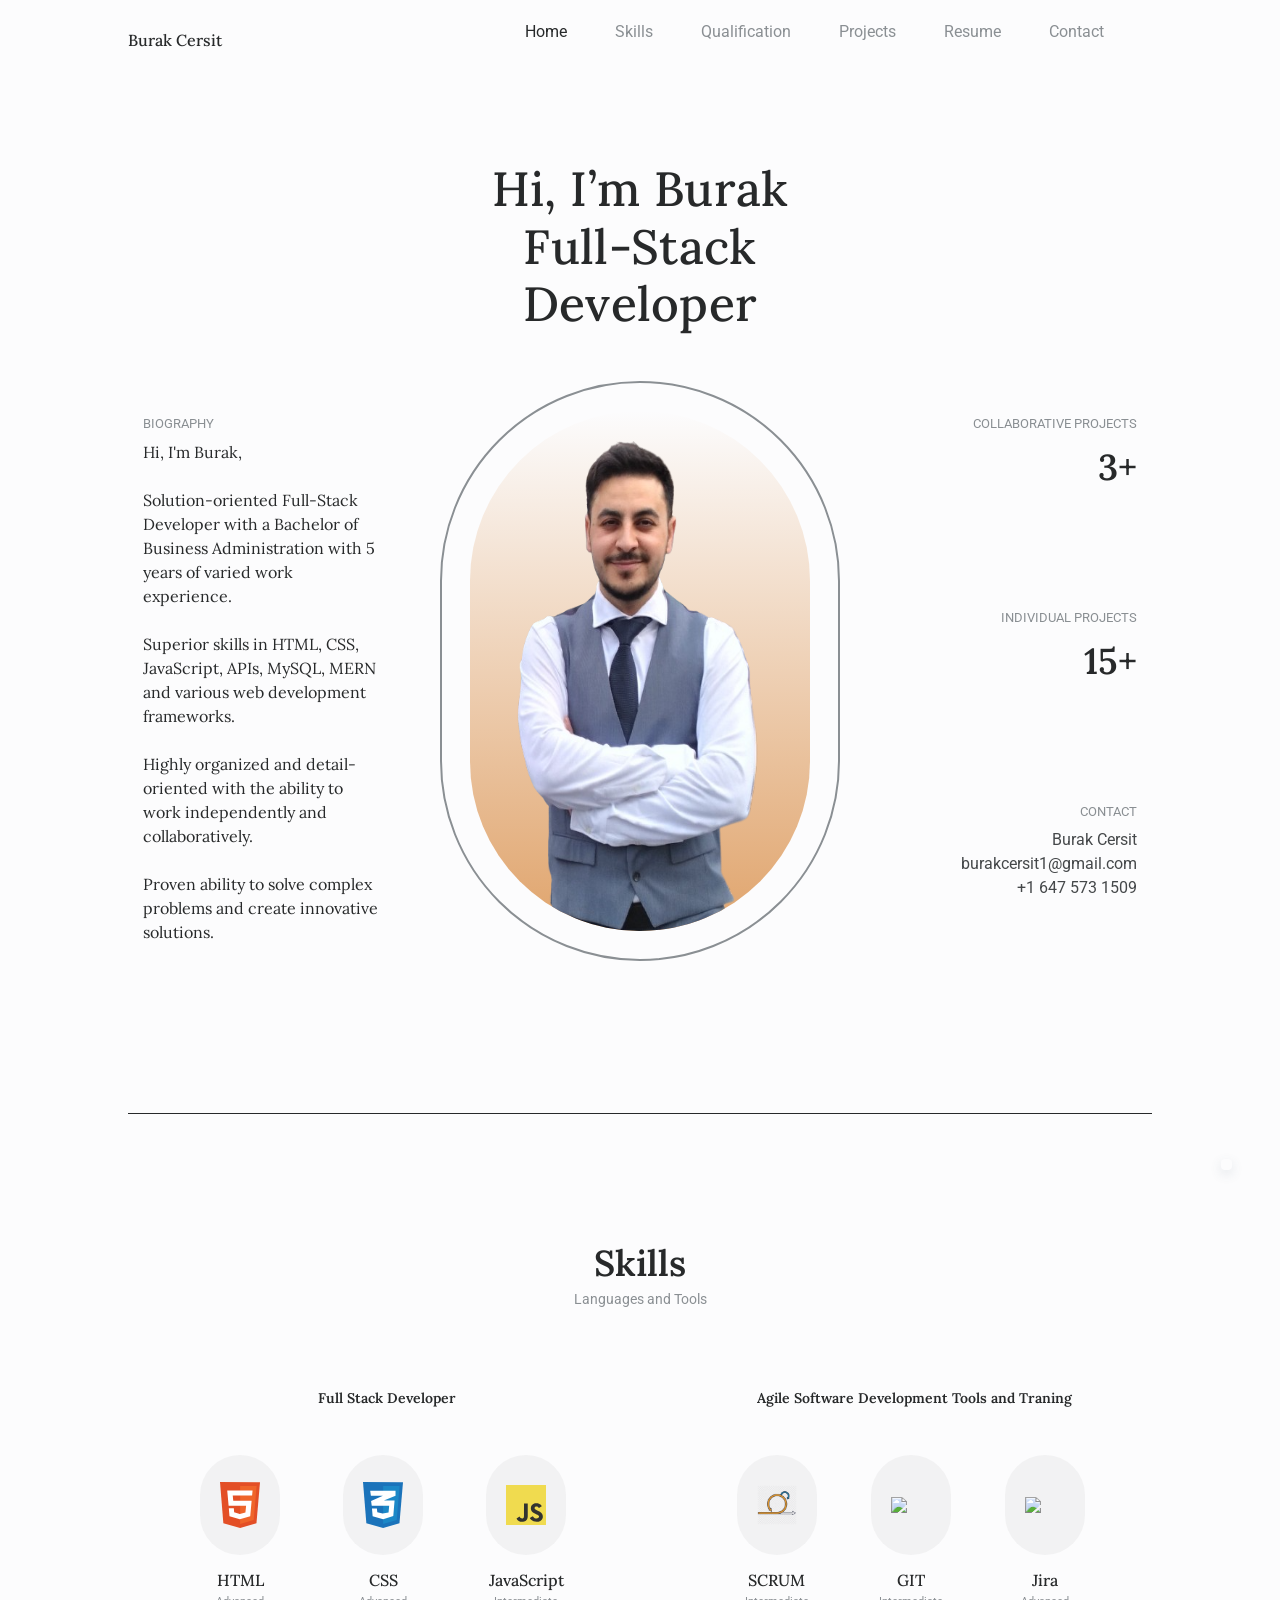
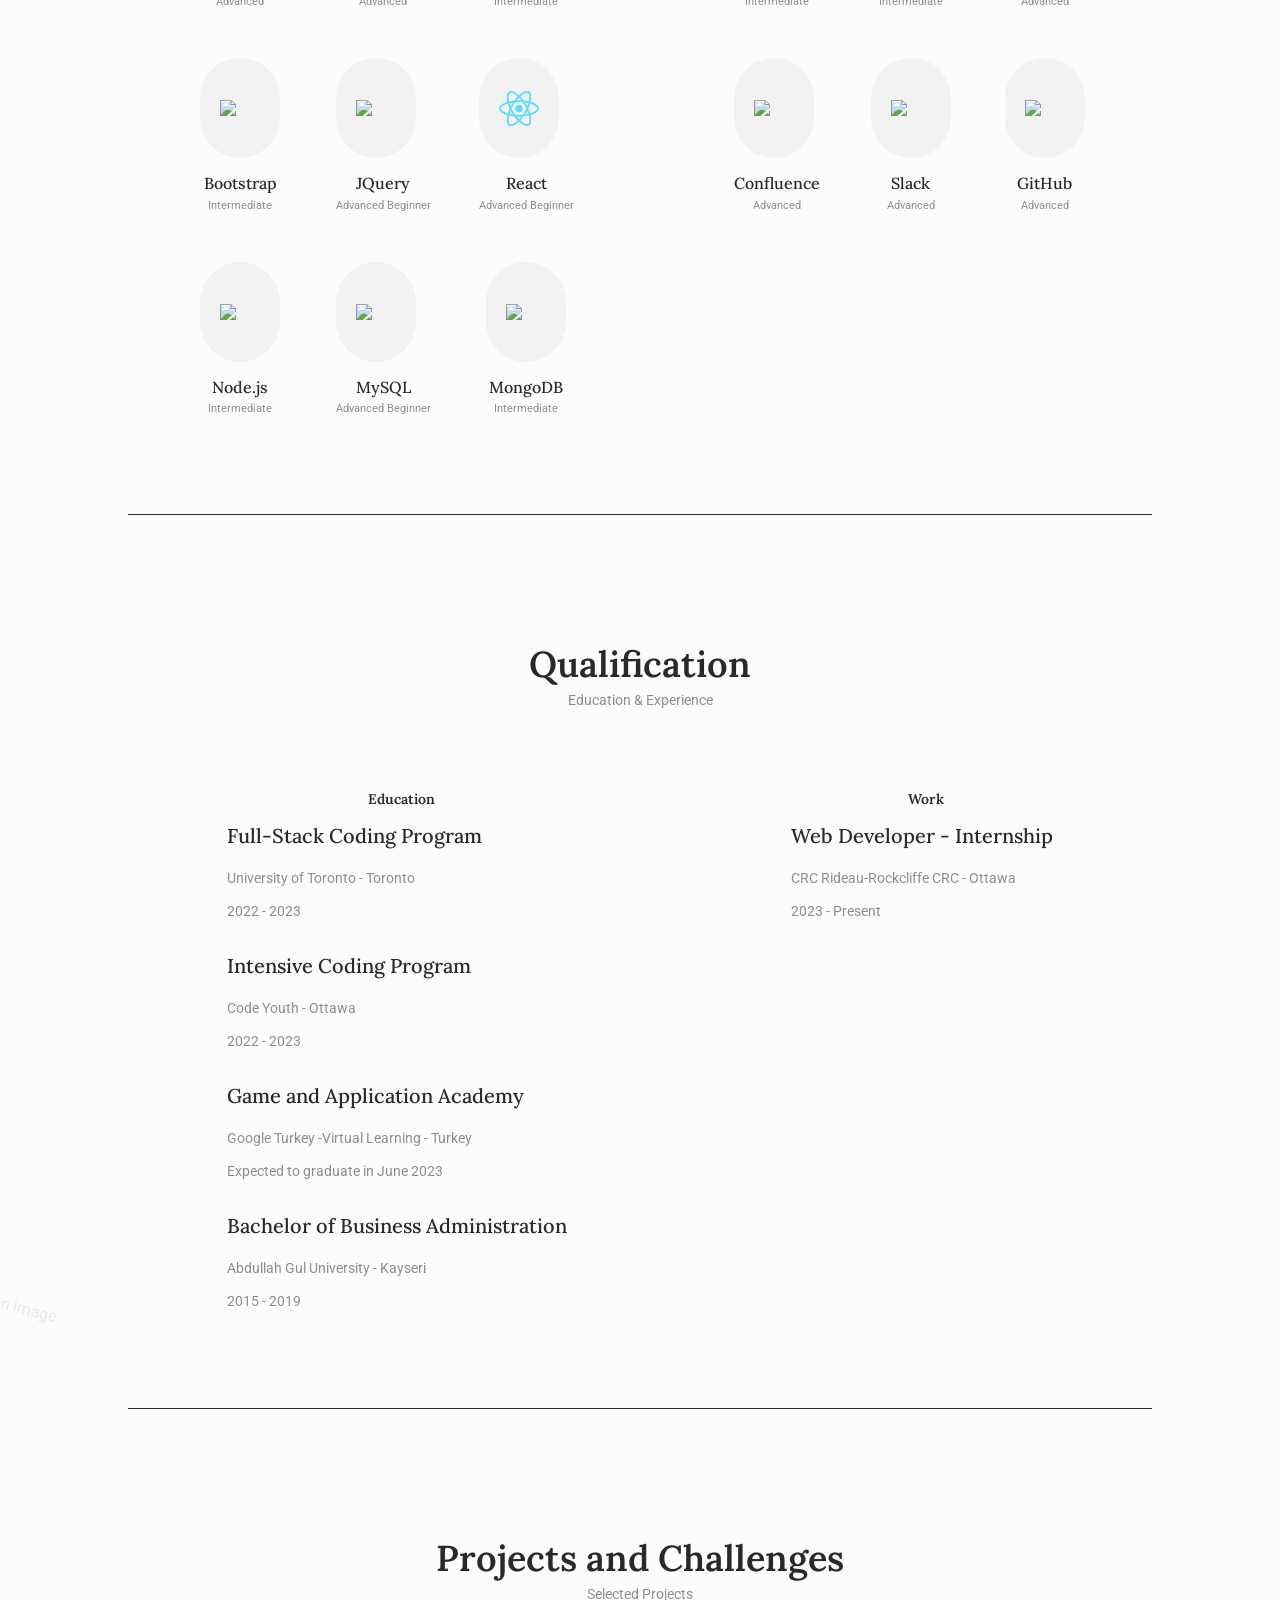
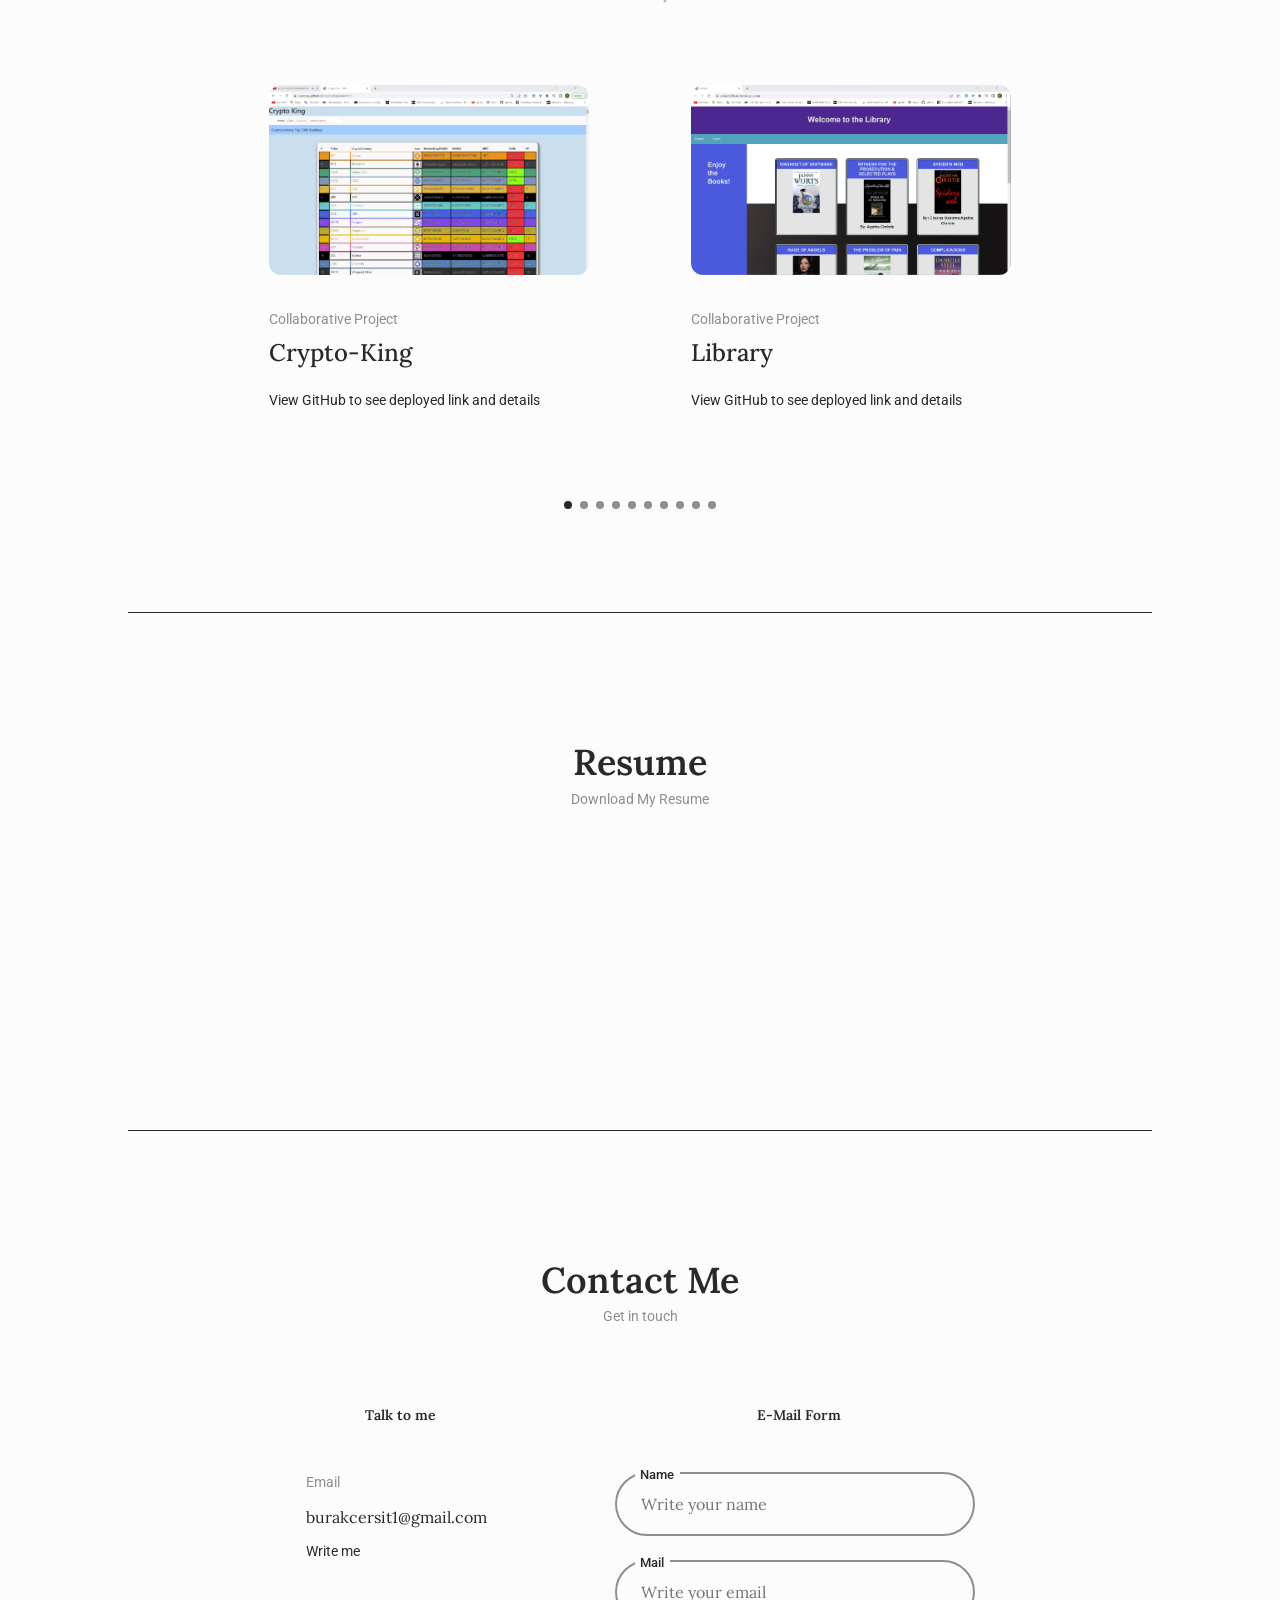
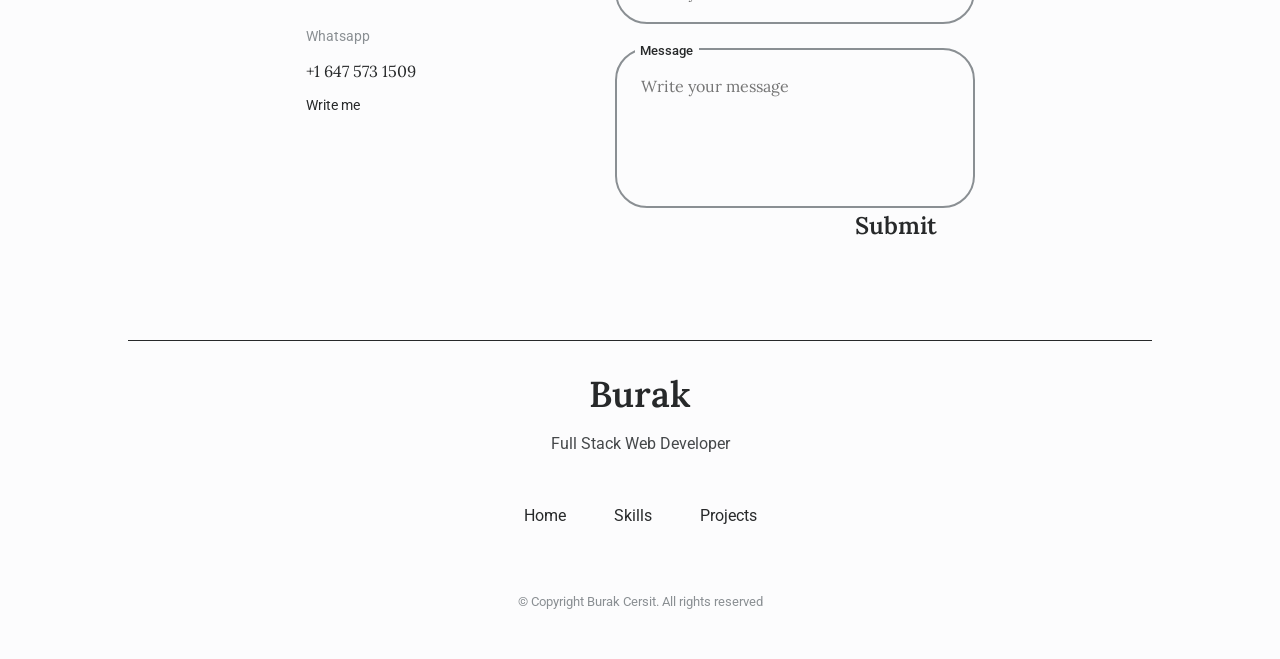
==== commit 67cc1278: "Final" ====
--- a/PROJECT - PROYECTO/responsive-portfolio-website-chris-complete/index.html
+++ b/PROJECT - PROYECTO/responsive-portfolio-website-chris-complete/index.html
@@ -2,6 +2,8 @@
     <html lang="en">
     <head>
         <meta charset="UTF-8">
+        <meta http-equiv="X-UA-Compatible" content="IE=edge">
+
         <meta name="viewport" content="width=device-width, initial-scale=1.0">
 
         <!--=============== FAVICON ===============-->
@@ -118,7 +120,7 @@
                                 <i class="ri-github-line"></i>
                             </a>
 
-                            <a href="./assets/img/Burak_Cersit_Resume.pdf" target="_blank" class="home__social-link" title="Resume">
+                            <a href="https://drive.google.com/file/d/1P7YK1z5AGWOyF5Uxb7QLzwo884fRourD/view?usp=sharing" target="_blank" class="home__social-link" title="Resume">
                                 <i class="ri-article-line"></i>
                             </a>
                          
@@ -277,7 +279,7 @@
                     <!--====================tools ====================-->
                     <div class="skills__content">
                         <h3 class="skills__title">
-                            <i class="ri-discuss-line"></i>Agile Software Development Tools
+                            <i class="ri-discuss-line"></i>Agile Software Development Tools and Traning
                         </h3>
                         <div class="skills__info">                      
                             
@@ -679,38 +681,33 @@
                         <div class="contact__info">
                             <div class="contact__data">
                                 <span class="contact__data-title">Email</span>
-                                <span class="contact__data-info">chrismayer@email.com</span>
+                                <span class="contact__data-info">burakcersit1@gmail.com</span>
+                                <a href="mailto:burakcersit1@gmail.com" target="_blank" class="contact__button">
+                                    Write me <i class="ri-arrow-right-line"></i>
+                                </a>
                             </div>
 
                             <div class="contact__data">
                                 <span class="contact__data-title">Whatsapp</span>
-                                <span class="contact__data-info">+51 9876543210</span>
+                                <span class="contact__data-info">+1 647 573 1509</span>
                                 <!-- Insert a real number plus country code -->
-                                <a href="https://api.whatsapp.com/send?phone=519876543210&text=Hello, more information!" target="_blank" class="contact__button">
+                                <a href="https://api.whatsapp.com/send?phone=16475731509&text=Hello,Thank you for contacting me. Your message will be answered as soon as possible." target="_blank" class="contact__button">
                                     Write me <i class="ri-arrow-right-line"></i>
                                 </a>
                             </div>
-
-                            <div class="contact__data">
-                                <span class="contact__data-title">Messenger</span>
-                                <span class="contact__data-info">@chris.fb123</span>
-                                <!-- Insert your brand name or profile -->
-                                <a href="https://m.me/bedimcode" target="_blank" class="contact__button">
-                                    Write me <i class="ri-arrow-right-line"></i>
-                                </a>
-                            </div>
+                            
                         </div>
                     </div>
                     
                     <div class="contact__content">
                         <h3 class="contact__title">
-                            <i class="ri-send-plane-line"></i> Write me your project
+                            <i class="ri-send-plane-line"></i>E-Mail Form
                         </h3>
 
                         <form action="" class="contact__form" id="contact-form">
                             <div class="contact__form-div">
-                                <label class="contact__form-tag">Names</label>
-                                <input type="text" name="user_name" required placeholder="Write your names" class="contact__form-input" id="contact-name">
+                                <label class="contact__form-tag">Name</label>
+                                <input type="text" name="user_name" required placeholder="Write your name" class="contact__form-input" id="contact-name">
                             </div>
 
                             <div class="contact__form-div">
@@ -719,8 +716,8 @@
                             </div>
 
                             <div class="contact__form-div contact__form-area">
-                                <label class="contact__form-tag">Project</label>
-                                <textarea name="user_project" placeholder="Write your project" class="contact__form-input" id="contact-project"></textarea>
+                                <label class="contact__form-tag">Message</label>
+                                <textarea name="user_project" placeholder="Write your message" class="contact__form-input" id="contact-project"></textarea>
                             </div>
 
                             <p class="contact__message" id="contact-message"></p>
@@ -738,7 +735,7 @@
         <footer class="footer">
             <div class="footer__container container">
                 <h1 class="footer__title">Burak</h1>
-                <p>Full Stack Developer</p>
+                <p>Full Stack Web Developer</p>
 
                 <ul class="footer__list">
                     <li>
@@ -753,21 +750,21 @@
                 </ul>
 
                 <ul class="footer__social">
-                    <a href="https://www.linkedin.com/" target="_blank" class="footer__social-link">
+                    <a href="https://www.linkedin.com/in/burak-cersit/" target="_blank" class="home__social-link" title="Linkedln">
                         <i class="ri-linkedin-box-line"></i>
                     </a>
 
-                    <a href="https://github.com/" target="_blank" class="footer__social-link">
+                    <a href="https://github.com/burakcersit" target="_blank" class="home__social-link" title="GitHub">
                         <i class="ri-github-line"></i>
                     </a>
 
-                    <a href="https://dribbble.com/" target="_blank" class="footer__social-link">
-                        <i class="ri-dribbble-line"></i>
+                    <a href="https://drive.google.com/file/d/1P7YK1z5AGWOyF5Uxb7QLzwo884fRourD/view?usp=sharing" target="_blank" class="home__social-link" title="Resume">
+                        <i class="ri-article-line"></i>
                     </a>
                 </ul>
 
                 <span class="footer__copy">
-                    &#169; Copyright Bedimcode. All rights reserved
+                    &#169; Copyright Burak Cersit. All rights reserved
                 </span>
             </div>
         </footer>
--- a/PROJECT - PROYECTO/responsive-portfolio-website-chris-complete/assets/css/styles.css
+++ b/PROJECT - PROYECTO/responsive-portfolio-website-chris-complete/assets/css/styles.css
@@ -204,6 +204,7 @@
   bottom: 2rem;
   left: 0;
   z-index: var(--z-fixed);
+  
 }
 
 .nav {
@@ -791,6 +792,11 @@
   font-size: var(--small-font-size);
 }
 
+button.contact__button{
+  position: relative;
+  left: 240px;
+}
+
 .contact__button i {
   font-size: 1rem;
   transition: transform .3s;
@@ -856,7 +862,7 @@
   font-weight: var(--font-semi-bold);
   cursor: pointer;
   outline: none;
-  margin-top: .75rem;
+  margin-top: -1.5rem;
 }
 
 .contact__form .contact__button i {
@@ -881,8 +887,8 @@
 }
 
 /*=============== FOOTER ===============*/
+
 .footer__container {
-  padding: 3rem 0 7rem;
   text-align: center;
 }
 
@@ -890,6 +896,7 @@
   font-size: var(--h1-font-size);
   font-weight: var(--font-semi-bold);
   margin-bottom: 1rem;
+  
 }
 
 .footer__list, 
@@ -980,6 +987,7 @@
     margin-inline: 1rem;
   }
 
+
   .nav__menu {
     padding-bottom: 4rem;
   }
@@ -1224,7 +1232,7 @@
     column-gap: 14rem;
   }
   .qualification__title {
-    margin-bottom: 3rem;
+    margin-bottom: 1rem;
   }
   .qualification__title i {
     font-size: 1.25rem;
@@ -1310,29 +1318,30 @@
     font-size: 1.25rem;
   }
   .contact__info {
-    row-gap: 3rem;
+    row-gap: 4rem;
+    
   }
   .contact__data-info {
     font-size: var(--normal-font-size);
   }
   .contact__form {
-    row-gap: 2.5rem;
+    row-gap: 1.5rem;
   }
   
   .footer__container {
-    padding: 4rem 0 3rem;
+    padding: 2rem 0 3rem;
   }
   .footer__list {
     column-gap: 3rem;
-    margin: 3rem 0;
+    margin: 3rem 0rem 1rem 0rem;
   }
   .footer__social {
-    column-gap: 2rem;
+    column-gap: 5rem;
   }
   .footer__social-link {
-    font-size: 1.5rem;
+    font-size: 1rem;
   }
   .footer__copy {
-    margin-top: 5rem;
-  }
-}
+    margin-top: 3rem;
+  }
+}
